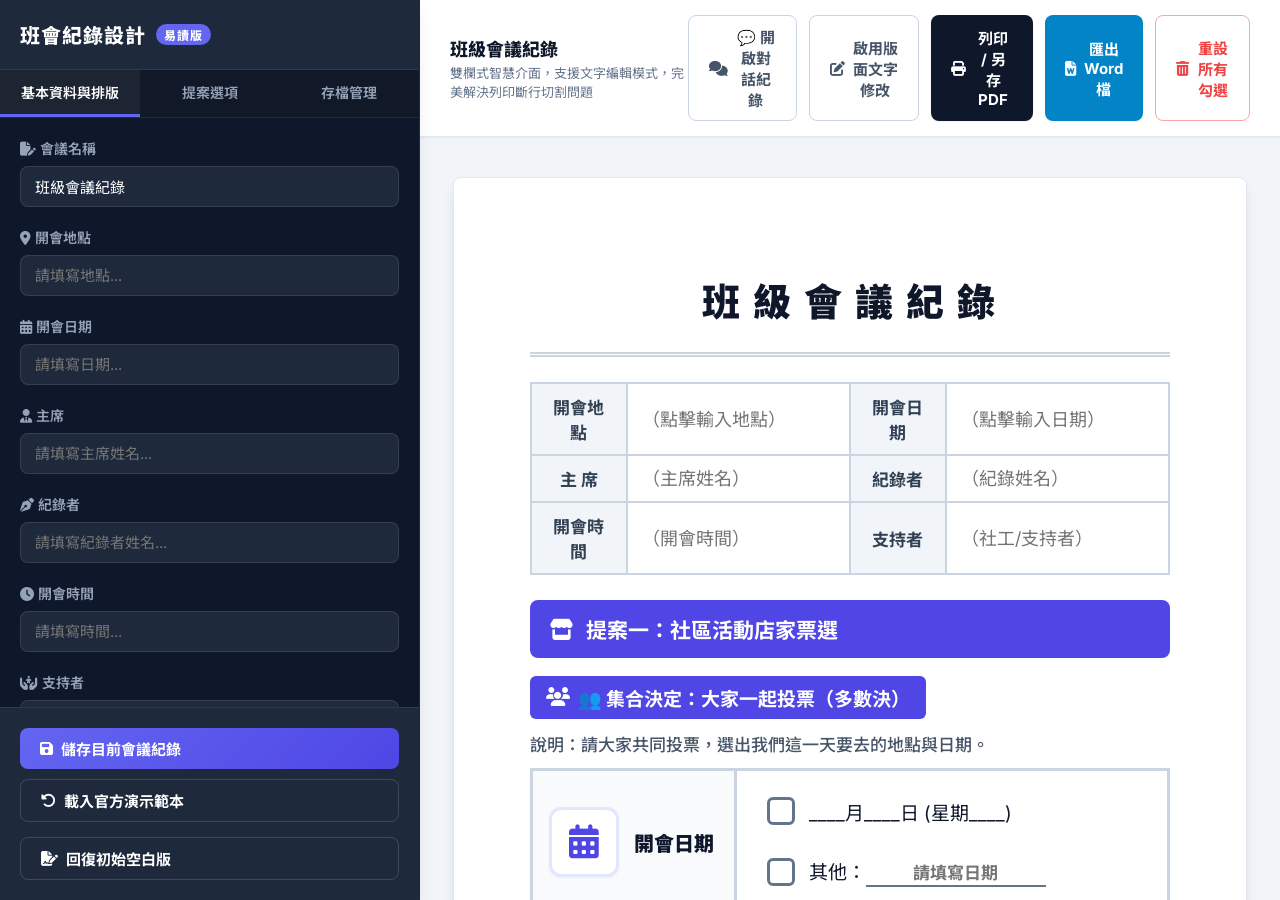
==== index.html @ ad61e724 "Sync class meeting record restore blank button to workspace" ====
<!DOCTYPE html>
<html lang="zh-Hant">
<head>
    <meta charset="UTF-8">
    <meta name="viewport" content="width=device-width, initial-scale=1.0">
    <title>班級會議紀錄（易讀版智慧設計系統）</title>
    <!-- Google Fonts & FontAwesome -->
    <link href="https://fonts.googleapis.com/css2?family=Inter:wght@300;400;500;600;700;800&family=Noto+Sans+TC:wght@400;500;700;900&display=swap" rel="stylesheet">
    <link rel="stylesheet" href="https://cdnjs.cloudflare.com/ajax/libs/font-awesome/6.5.1/css/all.min.css">
    
    <style>
        /* 全域變數與主題設計 */
        :root {
            --sidebar-bg: #0f172a;
            --sidebar-header: #1e293b;
            --sidebar-border: rgba(255, 255, 255, 0.08);
            --sidebar-text: #f8fafc;
            --sidebar-text-muted: #94a3b8;
            
            --accent-color: #6366f1;
            --accent-hover: #4f46e5;
            --accent-light: rgba(99, 102, 241, 0.1);
            
            --bg-canvas: #f1f5f9;
            --primary-group: #4f46e5;      /* 團體多數決：皇家藍/紫 */
            --primary-group-light: #e0e7ff;
            --primary-self: #ea580c;       /* 個人決定：活潑橘 */
            --primary-self-light: #ffedd5;
            --primary-teal: #0d9488;       /* 點心票選：莫蘭迪綠 */
            --primary-teal-light: #ccfbf1;
            --text-dark: #0f172a;
            --border-color: #cbd5e1;
            
            --shadow-sm: 0 1px 2px 0 rgba(0, 0, 0, 0.05);
            --shadow-md: 0 4px 6px -1px rgba(0, 0, 0, 0.1), 0 2px 4px -1px rgba(0, 0, 0, 0.06);
            --shadow-lg: 0 10px 15px -3px rgba(0, 0, 0, 0.1), 0 4px 6px -2px rgba(0, 0, 0, 0.05);
        }

        * {
            box-sizing: border-box;
            font-family: 'Inter', 'Noto Sans TC', sans-serif;
            margin: 0;
            padding: 0;
        }

        body {
            background-color: var(--bg-canvas);
            color: var(--text-dark);
            height: 100vh;
            display: flex;
            overflow: hidden;
        }

        /* 雙欄式佈局 */
        .app-container {
            display: flex;
            width: 100vw;
            height: 100vh;
            position: relative;
        }

        /* 左側編輯面板 */
        .editor-sidebar {
            width: 420px;
            background-color: var(--sidebar-bg);
            color: var(--sidebar-text);
            border-right: 1px solid var(--sidebar-border);
            display: flex;
            flex-direction: column;
            flex-shrink: 0;
            z-index: 10;
            box-shadow: var(--shadow-lg);
            transition: transform 0.3s cubic-bezier(0.4, 0, 0.2, 1);
        }

        .sidebar-header {
            padding: 20px;
            background-color: var(--sidebar-header);
            border-bottom: 1px solid var(--sidebar-border);
            display: flex;
            align-items: center;
            justify-content: space-between;
        }

        .sidebar-header h2 {
            font-size: 20px;
            font-weight: 800;
            letter-spacing: 1px;
            color: #fff;
            display: flex;
            align-items: center;
            gap: 10px;
        }

        .sidebar-header h2 span {
            font-size: 12px;
            background-color: var(--accent-color);
            padding: 2px 8px;
            border-radius: 20px;
        }

        /* 頁籤控制 */
        .sidebar-tabs {
            display: flex;
            background-color: #111827;
            border-bottom: 1px solid var(--sidebar-border);
        }

        .tab-btn {
            flex: 1;
            padding: 12px;
            background: none;
            border: none;
            color: var(--sidebar-text-muted);
            font-size: 14px;
            font-weight: 600;
            cursor: pointer;
            transition: all 0.2s;
            border-bottom: 3px solid transparent;
            text-align: center;
        }

        .tab-btn:hover {
            color: #fff;
            background-color: rgba(255,255,255,0.02);
        }

        .tab-btn.active {
            color: #fff;
            border-bottom-color: var(--accent-color);
            background-color: rgba(255,255,255,0.05);
        }

        /* 編輯面板內容區 */
        .sidebar-content {
            flex: 1;
            overflow-y: auto;
            padding: 20px;
        }

        .tab-pane {
            display: none;
        }

        .tab-pane.active {
            display: block;
        }

        /* 編輯器群組與表單元件 */
        .form-group {
            margin-bottom: 20px;
        }

        .form-group label {
            display: block;
            font-size: 14px;
            font-weight: 600;
            color: var(--sidebar-text-muted);
            margin-bottom: 8px;
        }

        .form-control {
            width: 100%;
            padding: 10px 14px;
            background-color: #1e293b;
            border: 1px solid rgba(255,255,255,0.1);
            border-radius: 8px;
            color: #fff;
            font-size: 15px;
            outline: none;
            transition: all 0.2s;
        }

        .form-control:focus {
            border-color: var(--accent-color);
            box-shadow: 0 0 0 3px var(--accent-light);
        }

        /* 草稿列表與操作 */
        .draft-card {
            background-color: #1e293b;
            border: 1px solid rgba(255, 255, 255, 0.05);
            border-radius: 10px;
            padding: 15px;
            margin-bottom: 12px;
            cursor: pointer;
            transition: all 0.2s;
            position: relative;
        }

        .draft-card:hover {
            border-color: rgba(255,255,255,0.2);
            transform: translateY(-2px);
        }

        .draft-card.active {
            border-color: var(--accent-color);
            background-color: rgba(99, 102, 241, 0.15);
        }

        .draft-title {
            font-weight: 700;
            font-size: 16px;
            color: #fff;
            margin-bottom: 6px;
        }

        .draft-meta {
            font-size: 12px;
            color: var(--sidebar-text-muted);
            display: flex;
            justify-content: space-between;
            align-items: center;
        }

        .draft-actions {
            margin-top: 10px;
            display: flex;
            justify-content: flex-end;
            gap: 10px;
        }

        .btn-action-small {
            background: none;
            border: none;
            color: var(--sidebar-text-muted);
            cursor: pointer;
            font-size: 13px;
            padding: 4px 8px;
            border-radius: 4px;
            transition: all 0.1s;
        }

        .btn-action-small:hover {
            background-color: rgba(255,255,255,0.1);
            color: #fff;
        }

        .btn-action-delete:hover {
            background-color: rgba(239, 68, 68, 0.2);
            color: #f87171;
        }

        /* 儲存草稿控制區 */
        .draft-ops {
            padding: 20px;
            border-top: 1px solid var(--sidebar-border);
            background-color: var(--sidebar-header);
            display: flex;
            flex-direction: column;
            gap: 10px;
        }

        /* 右側畫布區域 */
        .main-canvas {
            flex-grow: 1;
            height: 100vh;
            overflow-y: auto;
            background-color: var(--bg-canvas);
            display: flex;
            flex-direction: column;
            position: relative;
        }

        /* 頂部固定工具列 */
        .canvas-toolbar {
            background-color: #fff;
            padding: 15px 30px;
            border-bottom: 1px solid #e2e8f0;
            display: flex;
            justify-content: space-between;
            align-items: center;
            box-shadow: var(--shadow-sm);
            z-index: 5;
            position: sticky;
            top: 0;
        }

        .canvas-toolbar .toolbar-left h3 {
            font-size: 18px;
            font-weight: 800;
            color: var(--text-dark);
        }

        .canvas-toolbar .toolbar-left p {
            font-size: 13px;
            color: #64748b;
            margin-top: 2px;
        }

        .toolbar-buttons {
            display: flex;
            gap: 12px;
        }

        /* 按鈕視覺樣式 */
        .btn-premium {
            padding: 10px 20px;
            font-size: 15px;
            font-weight: 700;
            border-radius: 8px;
            border: none;
            cursor: pointer;
            display: inline-flex;
            align-items: center;
            gap: 8px;
            transition: all 0.2s cubic-bezier(0.4, 0, 0.2, 1);
            box-shadow: var(--shadow-sm);
        }

        .btn-premium-primary {
            background: linear-gradient(135deg, var(--accent-color) 0%, #4f46e5 100%);
            color: #fff;
        }

        .btn-premium-primary:hover {
            transform: translateY(-1px);
            box-shadow: 0 4px 12px rgba(99, 102, 241, 0.4);
        }

        .btn-premium-secondary {
            background-color: #0f172a;
            color: #fff;
        }

        .btn-premium-secondary:hover {
            background-color: #1e293b;
            transform: translateY(-1px);
        }

        .btn-premium-word {
            background-color: #0284c7;
            color: #fff;
        }

        .btn-premium-word:hover {
            background-color: #0369a1;
            transform: translateY(-1px);
            box-shadow: 0 4px 12px rgba(2, 132, 199, 0.4);
        }

        .btn-premium-danger {
            background-color: #ef4444;
            color: #fff;
        }

        .btn-premium-danger:hover {
            background-color: #dc2626;
            transform: translateY(-1px);
        }

        .btn-premium-outline {
            background-color: transparent;
            border: 1px solid #cbd5e1;
            color: #475569;
            box-shadow: none;
        }

        .btn-premium-outline:hover {
            background-color: #f1f5f9;
            border-color: #94a3b8;
        }

        /* A4 紙張列印排版 */
        .a4-viewport {
            padding: 40px 20px;
            display: flex;
            flex-direction: column;
            align-items: center;
            gap: 40px;
        }

        .page-container {
            width: 210mm;
            min-height: 297mm;
            background-color: #fff;
            padding: 25mm 20mm;
            box-shadow: var(--shadow-lg);
            border-radius: 8px;
            position: relative;
            box-sizing: border-box;
            border: 1px solid #e2e8f0;
            transition: all 0.2s;
        }

        .page-container:hover {
            box-shadow: 0 20px 25px -5px rgba(0, 0, 0, 0.1), 0 10px 10px -5px rgba(0, 0, 0, 0.04);
        }

        /* 標題區域與雙線 */
        .header {
            text-align: center;
            margin-bottom: 25px;
            border-bottom: 5px double var(--border-color);
            padding-bottom: 15px;
        }

        .header h1 {
            font-size: 38px;
            font-weight: 900;
            margin: 0 0 10px 0;
            color: #0f172a;
            letter-spacing: 3px;
        }

        /* 會議基本資料表格 */
        .info-table {
            width: 100%;
            border-collapse: collapse;
            margin-bottom: 25px;
        }

        .info-table td {
            border: 2px solid var(--border-color);
            padding: 10px 14px;
            font-size: 17px;
            width: 35%;
        }

        .info-label {
            background-color: #f1f5f9;
            font-weight: bold;
            color: #334155;
            text-align: center;
            width: 15% !important;
        }

        /* 提案標題區 */
        .proposal-header {
            background-color: #0f172a;
            color: white;
            padding: 14px 20px;
            border-radius: 8px;
            font-size: 21px;
            font-weight: bold;
            margin-top: 25px;
            margin-bottom: 18px;
            display: flex;
            align-items: center;
            gap: 12px;
        }

        /* 區塊副標：多數決 / 個人決定 */
        .section-badge {
            display: inline-flex;
            align-items: center;
            gap: 8px;
            padding: 8px 16px;
            font-size: 19px;
            font-weight: bold;
            border-radius: 6px;
            margin-bottom: 12px;
            color: white;
        }

        .badge-group {
            background-color: var(--primary-group);
        }

        .badge-self {
            background-color: var(--primary-self);
            margin-top: 25px;
        }

        .section-desc {
            font-size: 17px;
            color: #475569;
            margin-bottom: 12px;
            font-weight: 500;
        }

        /* 核心表格樣式 */
        .record-table {
            width: 100%;
            border-collapse: collapse;
            margin-bottom: 20px;
        }

        .record-table th, .record-table td {
            border: 3px solid var(--border-color);
            padding: 16px;
            vertical-align: middle;
        }

        /* 欄寬控制 */
        .col-visual {
            width: 32%;
            background-color: #f8fafc;
        }

        .col-option {
            width: 68%;
        }

        /* 圖卡容器 */
        .visual-card {
            display: flex;
            align-items: center;
            gap: 15px;
        }

        .visual-icon {
            width: 70px;
            height: 70px;
            background-color: white;
            border: 3px solid #cbd5e1;
            border-radius: 12px;
            display: flex;
            align-items: center;
            justify-content: center;
            font-size: 34px;
            box-shadow: var(--shadow-sm);
            flex-shrink: 0;
            transition: all 0.2s;
        }

        .visual-text {
            font-size: 20px;
            font-weight: 900;
            color: #0f172a;
        }

        /* 勾選清單樣式 */
        .option-list {
            display: flex;
            flex-direction: column;
            gap: 12px;
        }

        .option-item {
            display: flex;
            align-items: center;
            gap: 14px;
            font-size: 19px;
            cursor: pointer;
            user-select: none;
            padding: 8px 12px;
            border-radius: 8px;
            transition: all 0.15s;
            border: 2px solid transparent;
        }

        .option-item:hover {
            background-color: #f8fafc;
            border-color: #e2e8f0;
        }

        .checkbox-custom {
            width: 28px;
            height: 28px;
            border: 3px solid #64748b;
            border-radius: 6px;
            display: inline-flex;
            align-items: center;
            justify-content: center;
            font-size: 16px;
            color: transparent;
            font-weight: bold;
            flex-shrink: 0;
            transition: all 0.15s;
            background-color: white;
        }

        /* 勾選狀態 */
        .option-item.checked .checkbox-custom {
            border-color: var(--primary-group);
            background-color: var(--primary-group-light);
            color: var(--primary-group);
            transform: scale(1.05);
        }

        /* 輸入框底線 */
        .input-line {
            border: none;
            border-bottom: 2px solid #64748b;
            font-size: 19px;
            padding: 2px 8px;
            width: 180px;
            outline: none;
            text-align: center;
            font-weight: bold;
            color: var(--primary-self);
            background: transparent;
            transition: border-color 0.2s;
        }

        .input-line:focus {
            border-bottom-color: var(--accent-color);
        }

        /* 4個學生自決卡片排版 */
        .personal-grid {
            display: grid;
            grid-template-columns: 1fr 1fr;
            gap: 15px;
            margin-top: 15px;
        }

        .personal-card {
            border: 3px solid var(--primary-self);
            border-radius: 12px;
            padding: 14px;
            background-color: #fffaf7;
            display: flex;
            flex-direction: column;
            gap: 8px;
            page-break-inside: avoid;
            break-inside: avoid;
        }

        .personal-card-title {
            font-size: 18px;
            font-weight: 800;
            color: var(--primary-self);
            border-bottom: 2px dashed #ffedd5;
            padding-bottom: 4px;
            margin-bottom: 4px;
            display: flex;
            justify-content: space-between;
            align-items: center;
        }

        .personal-field {
            display: flex;
            align-items: center;
            gap: 8px;
            font-size: 16px;
            font-weight: bold;
        }

        .personal-field input {
            flex-grow: 1;
            font-size: 16px;
            padding: 2px 6px;
        }

        /* 提案二：點心投票與分工 */
        .food-vote-container {
            display: grid;
            grid-template-columns: 1fr 1fr;
            gap: 20px;
            margin-bottom: 20px;
        }

        .food-card {
            border: 3px solid var(--border-color);
            border-radius: 12px;
            padding: 16px;
            text-align: center;
            cursor: pointer;
            transition: all 0.2s cubic-bezier(0.4, 0, 0.2, 1);
            background-color: white;
            position: relative;
        }

        .food-card:hover {
            border-color: var(--primary-teal);
            transform: translateY(-2px);
            box-shadow: var(--shadow-md);
        }

        .food-card.selected {
            border-color: var(--primary-teal);
            background-color: var(--primary-teal-light);
            box-shadow: 0 4px 12px rgba(13, 148, 136, 0.15);
        }

        .food-emoji {
            font-size: 50px;
            margin-bottom: 8px;
        }

        .food-title {
            font-size: 20px;
            font-weight: bold;
            margin-bottom: 12px;
            color: #0f172a;
        }

        .food-card .option-item {
            justify-content: center;
            pointer-events: none;
            padding: 4px;
            margin: 0 auto;
            width: 80%;
        }

        .food-card.selected .checkbox-custom {
            border-color: var(--primary-teal);
            background-color: white;
            color: var(--primary-teal);
        }

        /* 分工表格 */
        .division-table {
            width: 100%;
            border-collapse: collapse;
            margin-top: 15px;
        }

        .division-table th, .division-table td {
            border: 3px solid var(--border-color);
            padding: 14px;
        }

        .division-table th {
            background-color: #f1f5f9;
            font-size: 19px;
            font-weight: bold;
            width: 32%;
            text-align: left;
        }

        .division-role-subtitle {
            font-size: 13px;
            color: #64748b;
            font-weight: normal;
            margin-top: 4px;
        }

        /* 友善提示區 */
        .tip-box {
            background-color: #fffbeb;
            border-left: 5px solid #f59e0b;
            padding: 15px;
            border-radius: 0 8px 8px 0;
            font-size: 15px;
            line-height: 1.5;
            margin-top: 20px;
            color: #92400e;
        }

        /* 手機板滑動按鈕 */
        .floating-toggle {
            display: none;
            position: fixed;
            bottom: 20px;
            right: 20px;
            width: 56px;
            height: 56px;
            border-radius: 50%;
            background-color: var(--accent-color);
            color: white;
            border: none;
            box-shadow: var(--shadow-lg);
            z-index: 100;
            font-size: 24px;
            cursor: pointer;
            align-items: center;
            justify-content: center;
        }

        /* 文字編輯模式特殊樣式 */
        .edit-mode-active [contenteditable="true"] {
            outline: 2px dashed var(--accent-color) !important;
            outline-offset: 4px;
            cursor: text;
        }
        .edit-mode-active [contenteditable="true"]:hover {
            background-color: var(--accent-light);
        }

        /* 強制分頁樣式 */
        .forced-page-break {
            page-break-before: always !important;
            break-before: page !important;
        }

        /* 避免表格與方塊在列印時被切成兩半 */
        .record-table, 
        .personal-grid,
        .personal-card,
        .food-vote-container, 
        .food-card,
        .division-table,
        .tip-box {
            page-break-inside: avoid !important;
            break-inside: avoid !important;
        }

        /* --- 列印縮放（緊湊版）額外 CSS --- */
        .print-compact .page-container {
            padding: 12mm 12mm !important;
        }
        .print-compact .header {
            margin-bottom: 12px;
            padding-bottom: 8px;
        }
        .print-compact .header h1 {
            font-size: 30px;
        }
        .print-compact .info-table,
        .print-compact .record-table,
        .print-compact .division-table {
            margin-bottom: 12px;
        }
        .print-compact .info-table td,
        .print-compact .record-table th,
        .print-compact .record-table td,
        .print-compact .division-table th,
        .print-compact .division-table td {
            padding: 8px 12px !important;
            font-size: 16px !important;
        }
        .print-compact .visual-icon {
            width: 50px;
            height: 50px;
            font-size: 24px;
        }
        .print-compact .visual-text {
            font-size: 17px;
        }
        .print-compact .option-item {
            font-size: 16px;
            padding: 4px 8px;
            gap: 8px;
        }
        .print-compact .checkbox-custom {
            width: 22px;
            height: 22px;
            font-size: 12px;
        }
        .print-compact .proposal-header {
            margin-top: 12px;
            margin-bottom: 8px;
            padding: 8px 12px;
            font-size: 18px;
        }
        .print-compact .section-badge {
            font-size: 16px;
            padding: 6px 12px;
            margin-bottom: 8px;
        }
        .print-compact .badge-self {
            margin-top: 12px;
        }
        .print-compact .section-desc {
            font-size: 14px;
            margin-bottom: 8px;
        }
        .print-compact .food-vote-container {
            gap: 12px;
        }
        .print-compact .food-emoji {
            font-size: 36px;
        }
        .print-compact .food-title {
            font-size: 17px;
            margin-bottom: 6px;
        }
        .print-compact .tip-box {
            padding: 10px;
            margin-top: 10px;
            font-size: 13px;
        }

        /* 緊湊間距：學生卡片額外縮放 */
        .print-compact .personal-grid {
            gap: 10px;
            margin-top: 10px;
        }
        .print-compact .personal-card {
            padding: 8px 10px;
            gap: 6px;
        }
        .print-compact .personal-card-title {
            font-size: 15px;
            margin-bottom: 2px;
        }
        .print-compact .personal-field {
            font-size: 14px;
            gap: 6px;
        }
        .print-compact .personal-field input {
            font-size: 14px;
        }

        /* 響應式佈局調整 */
        @media (max-width: 1100px) {
            .app-container {
                flex-direction: column;
            }
            .editor-sidebar {
                width: 100%;
                height: 40%;
                border-right: none;
                border-bottom: 1px solid var(--sidebar-border);
            }
            .main-canvas {
                height: 60%;
            }
            .page-container {
                width: 100%;
                min-height: auto;
                padding: 15mm 10mm;
            }
            .a4-viewport {
                padding: 20px 10px;
            }
        }

        @media (max-width: 768px) {
            .editor-sidebar {
                position: absolute;
                top: 0;
                left: 0;
                width: 280px;
                height: 100%;
                transform: translateX(-100%);
            }
            .editor-sidebar.open {
                transform: translateX(0);
            }
            .main-canvas {
                height: 100%;
            }
            .floating-toggle {
                display: flex;
            }
        }

        /* 列印用 CSS */
        @media print {
            body {
                background-color: white !important;
                color: black !important;
                height: auto !important;
                overflow: visible !important;
            }
            .app-container {
                display: block !important;
                height: auto !important;
            }
            .editor-sidebar, .canvas-toolbar, .floating-toggle, .no-print {
                display: none !important;
            }
            .main-canvas {
                height: auto !important;
                overflow: visible !important;
                background-color: white !important;
            }
            .a4-viewport {
                padding: 0 !important;
                display: block !important;
            }
            .page-container {
                width: 100% !important;
                height: auto !important; /* 改為自動，避免固定高度導致剪裁 */
                min-height: 297mm !important;
                box-shadow: none !important;
                border: none !important;
                padding: 15mm 15mm !important;
                page-break-after: always !important;
                margin: 0 !important;
            }
            /* 隱藏輸入框與下拉選單的邊框，讓列印版面像普通文件 */
            input, select {
                border: none !important;
                background: transparent !important;
                appearance: none !important;
                -webkit-appearance: none !important;
                -moz-appearance: none !important;
                pointer-events: none !important;
                font-weight: bold;
                color: black !important;
                text-align-last: center; /* select 文字置中 */
            }
            .input-line {
                border-bottom: 1px solid black !important;
            }
            /* 分頁強制斷行 */
            .page-break {
                page-break-before: always !important;
            }
        }
    </style>
</head>
<body>

    <div class="app-container">
        <!-- 左側編輯面板 -->
        <aside class="editor-sidebar" id="sidebar">
            <div class="sidebar-header">
                <h2>班會紀錄設計 <span>易讀版</span></h2>
                <button class="btn-action-small no-print" onclick="toggleSidebar()" id="close-sidebar-btn" style="display:none;"><i class="fa-solid fa-xmark"></i></button>
            </div>
            
            <div class="sidebar-tabs">
                <button class="tab-btn active" onclick="switchTab('basic-tab')">基本資料與排版</button>
                <button class="tab-btn" onclick="switchTab('options-tab')">提案選項</button>
                <button class="tab-btn" onclick="switchTab('drafts-tab')">存檔管理</button>
            </div>

            <div class="sidebar-content">
                <!-- 頁籤一：基本資料與排版 -->
                <div class="tab-pane active" id="basic-tab">
                    <div class="form-group">
                        <label for="edit-title"><i class="fa-solid fa-file-pen"></i> 會議名稱</label>
                        <input type="text" id="edit-title" class="form-control" placeholder="班級會議紀錄">
                    </div>
                    
                    <div class="form-group">
                        <label for="edit-location"><i class="fa-solid fa-location-dot"></i> 開會地點</label>
                        <input type="text" id="edit-location" class="form-control" placeholder="請填寫地點...">
                    </div>
                    <div class="form-group">
                        <label for="edit-date"><i class="fa-solid fa-calendar-days"></i> 開會日期</label>
                        <input type="text" id="edit-date" class="form-control" placeholder="請填寫日期...">
                    </div>
                    <div class="form-group">
                        <label for="edit-chairman"><i class="fa-solid fa-user-tie"></i> 主席</label>
                        <input type="text" id="edit-chairman" class="form-control" placeholder="請填寫主席姓名...">
                    </div>
                    <div class="form-group">
                        <label for="edit-recorder"><i class="fa-solid fa-pen-nib"></i> 紀錄者</label>
                        <input type="text" id="edit-recorder" class="form-control" placeholder="請填寫紀錄者姓名...">
                    </div>
                    <div class="form-group">
                        <label for="edit-time"><i class="fa-solid fa-clock"></i> 開會時間</label>
                        <input type="text" id="edit-time" class="form-control" placeholder="請填寫時間...">
                    </div>
                    <div class="form-group">
                        <label for="edit-supporter"><i class="fa-solid fa-hands-holding-child"></i> 支持者</label>
                        <input type="text" id="edit-supporter" class="form-control" placeholder="請填寫支持者...">
                    </div>

                    <!-- 👥 個人決定 4人份編輯區 -->
                    <div class="form-group" style="border-top: 1px solid var(--sidebar-border); padding-top: 15px; margin-top: 20px;">
                        <label><i class="fa-solid fa-users"></i> 個人自決設定 (4人份)</label>
                        <div id="sidebar-personal-decisions-container">
                            <!-- JS 動態生成編輯欄位 -->
                        </div>
                    </div>
                    
                    <!-- 💡 列印與排版縮放/手動分頁設定 -->
                    <div class="form-group" style="border-top: 1px solid var(--sidebar-border); padding-top: 15px; margin-top: 20px;">
                        <label><i class="fa-solid fa-sliders"></i> 列印與分頁版面設定</label>
                        
                        <div style="margin-bottom:12px;">
                            <label for="select-print-scale" style="font-size:12px; margin-bottom:4px; display:block;">版面間距縮放（若列印時表格被切，請選緊湊）</label>
                            <select id="select-print-scale" class="form-control" onchange="changePrintScale(this.value)">
                                <option value="print-normal" selected>標準間距 (預設大小)</option>
                                <option value="print-compact">緊湊間距 (縮小字體與表格間隙)</option>
                                <option value="print-spacious">寬鬆間距 (較大字體)</option>
                            </select>
                        </div>
                        
                        <div>
                            <label style="font-size:12px; margin-bottom:6px; display:block;">手動斷行設定 (✂️ 分頁點)</label>
                            <div style="display:flex; flex-direction:column; gap:8px;">
                                <label style="display:flex; align-items:center; gap:8px; font-weight:normal; font-size:13px; color:var(--sidebar-text-muted); cursor:pointer;">
                                    <input type="checkbox" id="break-before-self" onchange="togglePageBreak('self', this.checked)"> 在「個人決定」前強制斷行
                                </label>
                                <label style="display:flex; align-items:center; gap:8px; font-weight:normal; font-size:13px; color:var(--sidebar-text-muted); cursor:pointer;">
                                    <input type="checkbox" id="break-before-prop2" onchange="togglePageBreak('prop2', this.checked)"> 在「提案二」前強制斷行
                                </label>
                                <label style="display:flex; align-items:center; gap:8px; font-weight:normal; font-size:13px; color:var(--sidebar-text-muted); cursor:pointer;">
                                    <input type="checkbox" id="break-before-roles" onchange="togglePageBreak('roles', this.checked)"> 在「點心工作分配表」前強制斷行
                                </label>
                            </div>
                        </div>
                    </div>
                </div>

                <!-- 頁籤二：提案選項 -->
                <div class="tab-pane" id="options-tab">
                    <h3 style="font-size:16px; margin-bottom:15px; color:#fff; border-bottom:1px solid rgba(255,255,255,0.1); padding-bottom:5px;">提案一：社區活動票選</h3>
                    
                    <!-- 日期選項編輯 -->
                    <div class="form-group">
                        <label><i class="fa-solid fa-calendar-check"></i> 日期選項</label>
                        <div style="display:flex; flex-direction:column; gap:8px;" id="date-options-edit">
                            <!-- 動態生成 -->
                        </div>
                        <button class="btn-action-small" onclick="addCustomOption('date')" style="margin-top:8px;"><i class="fa-solid fa-plus"></i> 新增日期選項</button>
                    </div>

                    <!-- 地點選項編輯 -->
                    <div class="form-group" style="border-top:1px solid rgba(255,255,255,0.05); padding-top:15px;">
                        <label><i class="fa-solid fa-map-location-dot"></i> 地點選項 (多數決)</label>
                        <div style="display:flex; flex-direction:column; gap:8px;" id="location-options-edit">
                            <!-- 動態生成 -->
                        </div>
                        <button class="btn-action-small" onclick="addCustomOption('location')" style="margin-top:8px;"><i class="fa-solid fa-plus"></i> 新增地點選項</button>
                    </div>

                    <h3 style="font-size:16px; margin-bottom:15px; margin-top:25px; color:#fff; border-bottom:1px solid rgba(255,255,255,0.1); padding-bottom:5px;">提案二：點心餐點製作</h3>
                    <!-- 點心選項編輯 -->
                    <div class="form-group">
                        <label><i class="fa-solid fa-cookie"></i> 點心選項</label>
                        <div style="display:flex; flex-direction:column; gap:12px;" id="food-options-edit">
                            <!-- 動態生成 -->
                        </div>
                    </div>
                </div>

                <!-- 頁籤三：存檔管理 -->
                <div class="tab-pane" id="drafts-tab">
                    <label style="display:block; font-size:14px; font-weight:600; color:var(--sidebar-text-muted); margin-bottom:12px;"><i class="fa-solid fa-box-archive"></i> 本地儲存的草稿列表</label>
                    <div id="drafts-list-container">
                        <!-- 動態載入草稿清單 -->
                    </div>

                    <div style="border-top:1px solid rgba(255,255,255,0.08); padding-top:15px; margin-top:20px; display:flex; flex-direction:column; gap:10px;">
                        <label><i class="fa-solid fa-file-import"></i> 資料備份與跨設備轉移</label>
                        <button class="btn-premium btn-premium-outline" onclick="exportDataJSON()" style="color:#fff; border-color:rgba(255,255,255,0.15); width:100%;">
                            <i class="fa-solid fa-download"></i> 匯出所有紀錄 (.json)
                        </button>
                        <button class="btn-premium btn-premium-outline" onclick="triggerImport()" style="color:#fff; border-color:rgba(255,255,255,0.15); width:100%;">
                            <i class="fa-solid fa-upload"></i> 匯入紀錄檔案 (.json)
                        </button>
                        <input type="file" id="import-file-input" style="display:none;" accept=".json" onchange="importDataJSON(event)">
                    </div>
                </div>
            </div>

            <!-- 底部草稿儲存控制 -->
            <div class="draft-ops">
                <button class="btn-premium btn-premium-primary" onclick="saveCurrentDraft()"><i class="fa-solid fa-floppy-disk"></i> 儲存目前會議紀錄</button>
                <button class="btn-premium btn-premium-outline" onclick="loadDefaultTemplate()" style="color:#fff; border-color:rgba(255,255,255,0.15);"><i class="fa-solid fa-rotate-left"></i> 載入官方演示範本</button>
                <button class="btn-premium btn-premium-outline" onclick="loadBlankTemplate()" style="color:#fff; border-color:rgba(255,255,255,0.15); margin-top:5px;"><i class="fa-solid fa-file-signature"></i> 回復初始空白版</button>
            </div>
        </aside>

        <!-- 右側畫布區域 -->
        <main class="main-canvas">
            <!-- 頂部工具列 -->
            <div class="canvas-toolbar no-print">
                <div class="toolbar-left">
                    <h3 id="toolbar-meeting-title">班級會議紀錄</h3>
                    <p>雙欄式智慧介面，支援文字編輯模式，完美解決列印斷行切割問題</p>
                </div>
                <div class="toolbar-buttons">
                    <!-- 💬 開啟對話紀錄按鈕 -->
                    <button class="btn-premium btn-premium-outline" onclick="window.open('對話紀錄.html', '_blank')">
                        <i class="fa-solid fa-comments"></i> 💬 開啟對話紀錄
                    </button>
                    
                    <!-- 🛠️ 文字編輯修改模式開關 -->
                    <button class="btn-premium btn-premium-outline" id="btn-edit-mode" onclick="toggleTextEditMode()">
                        <i class="fa-solid fa-pen-to-square"></i> 啟用版面文字修改
                    </button>
                    
                    <button class="btn-premium btn-premium-secondary" onclick="window.print()">
                        <i class="fa-solid fa-print"></i> 列印 / 另存 PDF
                    </button>
                    <button class="btn-premium btn-premium-word" onclick="exportToWordHtml()">
                        <i class="fa-solid fa-file-word"></i> 匯出 Word 檔
                    </button>
                    <button class="btn-premium btn-premium-outline btn-premium-danger" onclick="resetAllSelections()" style="color:#ef4444; border-color:#fca5a5;">
                        <i class="fa-solid fa-trash-can"></i> 重設所有勾選
                    </button>
                </div>
            </div>

            <!-- A4 畫布區 -->
            <div class="a4-viewport print-normal" id="a4-viewport">
                
                <!-- A4 第一頁：基本資料與提案一 -->
                <div id="print-area-1" class="page-container">
                    <div class="header">
                        <h1 id="a4-title-display" contenteditable="false">班 級 會 議 紀 錄</h1>
                    </div>

                    <!-- 基本資料表格 -->
                    <table class="info-table">
                        <tr>
                            <td class="info-label">開會地點</td>
                            <td><input type="text" id="a4-location" style="width:100%; border:none; font-size:18px;" placeholder="（點擊輸入地點）" oninput="syncEditor('location')"></td>
                            <td class="info-label">開會日期</td>
                            <td><input type="text" id="a4-date" style="width:100%; border:none; font-size:18px;" placeholder="（點擊輸入日期）" oninput="syncEditor('date')"></td>
                        </tr>
                        <tr>
                            <td class="info-label">主 席</td>
                            <td><input type="text" id="a4-chairman" style="width:100%; border:none; font-size:18px;" placeholder="（主席姓名）" oninput="syncEditor('chairman')"></td>
                            <td class="info-label">紀錄者</td>
                            <td><input type="text" id="a4-recorder" style="width:100%; border:none; font-size:18px;" placeholder="（紀錄姓名）" oninput="syncEditor('recorder')"></td>
                        </tr>
                        <tr>
                            <td class="info-label">開會時間</td>
                            <td><input type="text" id="a4-time" style="width:100%; border:none; font-size:18px;" placeholder="（開會時間）" oninput="syncEditor('time')"></td>
                            <td class="info-label">支持者</td>
                            <td><input type="text" id="a4-supporter" style="width:100%; border:none; font-size:18px;" placeholder="（社工/支持者）" oninput="syncEditor('supporter')"></td>
                        </tr>
                    </table>

                    <!-- 提案一 -->
                    <div class="proposal-header" style="background-color: var(--primary-group);" contenteditable="false">
                        <i class="fa-solid fa-store"></i> 提案一：社區活動店家票選
                    </div>

                    <!-- 👥 集合決定 -->
                    <div class="section-badge badge-group" contenteditable="false">
                        <i class="fa-solid fa-users"></i> 👥 集合決定：大家一起投票（多數決）
                    </div>
                    <div class="section-desc" contenteditable="false">說明：請大家共同投票，選出我們這一天要去的地點與日期。</div>

                    <table class="record-table">
                        <tr>
                            <!-- 日期項目 -->
                            <td class="col-visual">
                                <div class="visual-card">
                                    <div class="visual-icon" style="color: var(--primary-group); border-color: var(--primary-group-light);"><i class="fa-solid fa-calendar-days"></i></div>
                                    <div class="visual-text" contenteditable="false">開會日期</div>
                                </div>
                            </td>
                            <td class="col-option">
                                <div class="option-list" id="a4-date-options">
                                    <!-- 動態渲染日期選項 -->
                                </div>
                            </td>
                        </tr>
                        <tr>
                            <!-- 我想去哪裡項目 -->
                            <td class="col-visual">
                                <div class="visual-card">
                                    <div class="visual-icon" style="color: var(--primary-group); border-color: var(--primary-group-light);"><i class="fa-solid fa-location-dot"></i></div>
                                    <div class="visual-text" contenteditable="false">我想去哪裡</div>
                                </div>
                            </td>
                            <td class="col-option">
                                <div class="option-list" id="a4-location-options">
                                    <!-- 動態渲染地點選項 -->
                                </div>
                            </td>
                        </tr>
                    </table>

                    <!-- 👤 個人決定 -->
                    <div class="section-badge badge-self" id="a4-section-self" contenteditable="false">
                        <i class="fa-solid fa-user"></i> 👤 個人決定：我的活動計畫（每個人自己決定）
                    </div>
                    <div class="section-desc" id="a4-desc-self" contenteditable="false">說明：想一想，活動當天每個人要吃什麼？預算帶多少？（共4格，人數未定可留空手寫）</div>

                    <!-- 🍔 菜單選擇參考 -->
                    <div class="tip-box" id="menu-reference-box" style="background-color: #fffbeb; border-left: 5px solid var(--primary-self); margin-bottom: 15px; color: #92400e;" contenteditable="false">
                        <strong>🍔 菜單選擇參考：</strong>
                        <span id="menu-reference-text">請先選擇上方想去的餐廳</span>
                    </div>

                    <!-- 4個個人決定卡片網格 -->
                    <div class="personal-grid" id="a4-personal-grid">
                        <!-- 由 JS 動態生成 4 個卡片 -->
                    </div>
                </div>

                <!-- A4 第二頁：提案二與分工表 -->
                <div id="print-area-2" class="page-container page-break">
                    <div class="proposal-header" id="a4-prop2-header" style="background-color: var(--primary-teal);" contenteditable="false">
                        <i class="fa-solid fa-cookie-bite"></i> 提案二：點心餐點製作票選
                    </div>
                    
                    <div class="section-badge badge-group" id="a4-prop2-badge" style="background-color: var(--primary-teal);" contenteditable="false">
                        <i class="fa-solid fa-users"></i> 👥 集合決定：大家一起投票（多數決）
                    </div>
                    <div class="section-desc" id="a4-prop2-desc" contenteditable="false">說明：請在你想動手做的點心卡片上打勾（選一個）。</div>

                    <!-- 點心投票卡片容器 -->
                    <div class="food-vote-container" id="a4-food-container">
                        <!-- 動態生成點心卡片 -->
                    </div>

                    <!-- 點心分工表 -->
                    <div class="section-badge badge-self" id="a4-roles-badge" style="background-color: #0f172a; margin-top: 15px;" contenteditable="false">
                        <i class="fa-solid fa-people-carry-box"></i> 👨‍🍳 點心製作工作分配表 ✍️
                    </div>
                    <div class="section-desc" id="a4-roles-desc" contenteditable="false">說明：請在欄位中寫上自己最想嘗試的任務名稱（學生可直接手寫填寫）。</div>

                    <table class="division-table" id="a4-table-roles">
                        <tr>
                            <th>
                                <div style="font-size: 22px; margin-bottom: 5px;" contenteditable="false">🧺 備料組</div>
                                <div class="division-role-subtitle">準備食材、洗洗切切、清點用具</div>
                            </th>
                            <td>
                                <div class="staff-select-container" style="flex-direction: column; align-items: stretch; gap: 6px;">
                                    <input type="text" class="input-line staff-input" id="input-role-prep-name" placeholder="（請填寫學生姓名）" style="width: 100%; font-size: 19px; font-weight: bold; text-align: left;">
                                    <input type="text" class="input-line" id="input-role-prep-text" placeholder="手寫或代筆補充..." style="width: 100%; font-size:16px;">
                                </div>
                            </td>
                        </tr>
                        <tr>
                            <th>
                                <div style="font-size: 22px; margin-bottom: 5px;" contenteditable="false">🍳 烹飪組</div>
                                <div class="division-role-subtitle">負責開火、煎烤煮炸、注意安全</div>
                            </th>
                            <td>
                                <div class="staff-select-container" style="flex-direction: column; align-items: stretch; gap: 6px;">
                                    <input type="text" class="input-line staff-input" id="input-role-cook-name" placeholder="（請填寫學生姓名）" style="width: 100%; font-size: 19px; font-weight: bold; text-align: left;">
                                    <input type="text" class="input-line" id="input-role-cook-text" placeholder="手寫或代筆補充..." style="width: 100%; font-size:16px;">
                                </div>
                            </td>
                        </tr>
                        <tr>
                            <th>
                                <div style="font-size: 22px; margin-bottom: 5px;" contenteditable="false">🥖 組裝組</div>
                                <div class="division-role-subtitle">用心擺盤、塗抹抹醬、包裝分裝</div>
                            </th>
                            <td>
                                <div class="staff-select-container" style="flex-direction: column; align-items: stretch; gap: 6px;">
                                    <input type="text" class="input-line staff-input" id="input-role-assembly-name" placeholder="（請填寫學生姓名）" style="width: 100%; font-size: 19px; font-weight: bold; text-align: left;">
                                    <input type="text" class="input-line" id="input-role-assembly-text" placeholder="手寫或代筆補充..." style="width: 100%; font-size:16px;">
                                </div>
                            </td>
                        </tr>
                        <tr>
                            <th>
                                <div style="font-size: 22px; margin-bottom: 5px;" contenteditable="false">🧼 收拾組</div>
                                <div class="division-role-subtitle">餐後清潔、清洗擦桌、分類倒垃圾</div>
                            </th>
                            <td>
                                <div class="staff-select-container" style="flex-direction: column; align-items: stretch; gap: 6px;">
                                    <input type="text" class="input-line staff-input" id="input-role-clean-name" placeholder="（請填寫學生姓名）" style="width: 100%; font-size: 19px; font-weight: bold; text-align: left;">
                                    <input type="text" class="input-line" id="input-role-clean-text" placeholder="手寫或代筆補充..." style="width: 100%; font-size:16px;">
                                </div>
                            </td>
                        </tr>
                    </table>

                    <div class="tip-box" id="a4-tip-box" contenteditable="false">
                        <strong>💡 溫馨引導提示：</strong><br>
                        這份分工表格支持服務對象的自主權！請支持者（工作人員/社工）在會議時，帶領服務對象理解每個任務的大致內容，並尊重服務對象主動爭取組別的意願，適時在名稱欄位上提供代筆或讓學生親自寫下姓名。
                    </div>
                </div>

            </div>
        </main>
    </div>

    <!-- 手機版浮動展開按鈕 -->
    <button class="floating-toggle no-print" onclick="toggleSidebar()"><i class="fa-solid fa-bars"></i></button>

    <script>
        // --- 核心資料狀態管理 ---
        let currentDraftId = null;
        let textEditMode = false; // 是否開啟文字修改模式
        
        // 演示範本數據 (備份以利載入)
        const demoTemplateData = {
            meetingTitle: "班級會議紀錄",
            printScale: "print-normal",
            pageBreaks: {
                self: false,
                prop2: true,
                roles: false
            },
            info: {
                location: "二樓多元活動教室",
                date: "115年5月6日",
                chairman: "廖志偉",
                recorder: "曾宇彤",
                time: "下午14:00 - 15:30",
                supporter: "林社工"
            },
            roster: ["曾宇彤", "林育萱", "廖志偉", "王小明", "張美玲"],
            proposals: {
                dateOptions: [
                    { id: "date-o1", text: "5月7日 (星期四)", checked: true },
                    { id: "date-o2", text: "其他（請手寫日期）", checked: false, isCustomText: true, customText: "" }
                ],
                locationOptions: [
                    { id: "loc-o1", text: "🥩 小叮噹牛排", checked: true },
                    { id: "loc-o2", text: "🥟 八方雲集", checked: false }
                ],
                personalFood: {
                    "🥩 小叮噹牛排": [
                        { text: "牛排", checked: false },
                        { text: "豬排", checked: false },
                        { text: "雞排", checked: false }
                    ],
                    "🥟 八方雲集": [
                        { text: "水餃", checked: false },
                        { text: "鍋貼", checked: false },
                        { text: "麵食", checked: false }
                    ]
                },
                personalDecisions: [
                    { name: "曾宇彤", order: "牛排", cost: "200" },
                    { name: "林育萱", order: "豬排", cost: "180" },
                    { name: "廖志偉", order: "雞排", cost: "190" },
                    { name: "王小明", order: "", cost: "" }
                ],
                foodOptions: [
                    { id: "food-o1", text: "地瓜 Q 餅", emoji: "🍠🟡", checked: true },
                    { id: "food-o2", text: "炒麵麵包", emoji: "🌭🥢", checked: false }
                ],
                division: {
                    prep: { name: "曾宇彤", text: "" },
                    cook: { name: "廖志偉", text: "社工協助安全" },
                    assembly: { name: "林育萱", text: "" },
                    clean: { name: "王小明", text: "美玲協助倒垃圾" }
                }
            }
        };

        // 預設空白資料庫結構
        let appData = {
            meetingTitle: "班級會議紀錄",
            printScale: "print-normal", // 版面縮放
            pageBreaks: {               // 強制分頁點
                self: false,
                prop2: true,
                roles: false
            },
            info: {
                location: "",
                date: "",
                chairman: "",
                recorder: "",
                time: "",
                supporter: ""
            },
            roster: [],
            proposals: {
                // 提案一：日期投票選項
                dateOptions: [
                    { id: "date-o1", text: "____月____日 (星期____)", checked: false },
                    { id: "date-o2", text: "其他：________________", checked: false, isCustomText: true, customText: "" }
                ],
                // 提案一：我想去哪裡 (多數決)
                locationOptions: [
                    { id: "loc-o1", text: "選項一：________________", checked: false },
                    { id: "loc-o2", text: "選項二：________________", checked: false }
                ],
                // 提案一：個人自決 - 食物選項參考
                personalFood: {
                    "選項一：________________": [],
                    "選項二：________________": []
                },
                // 提案一：4個個人決定卡片 (姓名、餐點、金額)
                personalDecisions: [
                    { name: "", order: "", cost: "" },
                    { name: "", order: "", cost: "" },
                    { name: "", order: "", cost: "" },
                    { name: "", order: "", cost: "" }
                ],
                // 提案二：多數決點心卡片
                foodOptions: [
                    { id: "food-o1", text: "選項一：________________", emoji: "🧁", checked: false },
                    { id: "food-o2", text: "選項二：________________", emoji: "🍩", checked: false }
                ],
                // 提案二：分工指派名單 (學生填寫姓名與備註)
                division: {
                    prep: { name: "", text: "" },
                    cook: { name: "", text: "" },
                    assembly: { name: "", text: "" },
                    clean: { name: "", text: "" }
                }
            }
        };

        // 複製一份預設空白結構做為還原使用
        const blankTemplateData = JSON.parse(JSON.stringify(appData));

        // --- 初始化頁面 ---
        window.addEventListener('DOMContentLoaded', () => {
            loadDraftList();
            
            // 嘗試載入上次編輯的內容，若無則載入預設範本
            const lastSession = localStorage.getItem('class_meeting_last_session');
            if (lastSession) {
                try {
                    const parsed = JSON.parse(lastSession);
                    appData = parsed.data;
                    currentDraftId = parsed.id;
                } catch (e) {
                    console.error("載入最後會期失敗", e);
                }
            }
            
            renderAll();
            
            if (window.innerWidth <= 768) {
                document.getElementById('close-sidebar-btn').style.display = 'block';
            }
        });

        // --- 視圖渲染器 ---
        function renderAll() {
            // 1. 同步頂部工具列標題
            document.getElementById('toolbar-meeting-title').innerText = appData.meetingTitle;
            document.getElementById('a4-title-display').innerText = appData.meetingTitle.split('').join(' ');
            document.getElementById('edit-title').value = appData.meetingTitle;

            // 2. 同步基本資料
            document.getElementById('edit-location').value = appData.info.location;
            document.getElementById('a4-location').value = appData.info.location;
            
            document.getElementById('edit-date').value = appData.info.date;
            document.getElementById('a4-date').value = appData.info.date;
            
            document.getElementById('edit-chairman').value = appData.info.chairman;
            document.getElementById('a4-chairman').value = appData.info.chairman;
            
            document.getElementById('edit-recorder').value = appData.info.recorder;
            document.getElementById('a4-recorder').value = appData.info.recorder;
            
            document.getElementById('edit-time').value = appData.info.time;
            document.getElementById('a4-time').value = appData.info.time;
            
            document.getElementById('edit-supporter').value = appData.info.supporter;
            document.getElementById('a4-supporter').value = appData.info.supporter;

            // 3. 渲染編輯器選項表單
            renderEditorOptions();

            // 4. 渲染 A4 預覽畫面中的動態項目
            renderA4DateOptions();
            renderA4LocationOptions();
            updateMenuReference();
            renderA4PersonalCards();
            renderA4FoodCards();
            renderA4DivisionInputs();
            
            // 5. 渲染左側個人決定編輯區
            renderEditorPersonalDecisions();

            // 6. 同步列印排版選項到 DOM
            document.getElementById('select-print-scale').value = appData.printScale;
            changePrintScale(appData.printScale, false); 

            document.getElementById('break-before-self').checked = appData.pageBreaks.self;
            togglePageBreak('self', appData.pageBreaks.self, false);

            document.getElementById('break-before-prop2').checked = appData.pageBreaks.prop2;
            togglePageBreak('prop2', appData.pageBreaks.prop2, false);

            document.getElementById('break-before-roles').checked = appData.pageBreaks.roles;
            togglePageBreak('roles', appData.pageBreaks.roles, false);

            // 7. 重設編輯狀態
            if (textEditMode) {
                setEditable(true);
            }

            // 8. 儲存暫存
            saveSessionTemp();
        }

        // 雙向綁定：從 A4 直接輸入時同步到資料狀態
        function syncEditor(field) {
            appData.info[field] = document.getElementById(`a4-${field}`).value;
            document.getElementById(`edit-${field}`).value = appData.info[field];
            saveSessionTemp();
        }

        // 監聽左側輸入並同步至右側
        document.querySelectorAll('.editor-sidebar input').forEach(input => {
            input.addEventListener('input', (e) => {
                const id = e.target.id;
                if (id === 'edit-title') {
                    appData.meetingTitle = e.target.value;
                    document.getElementById('toolbar-meeting-title').innerText = appData.meetingTitle;
                    document.getElementById('a4-title-display').innerText = appData.meetingTitle.split('').join(' ');
                } else if (id.startsWith('edit-')) {
                    const field = id.replace('edit-', '');
                    if (field.startsWith('pd-')) return; // 排除個人決定卡片
                    appData.info[field] = e.target.value;
                    document.getElementById(`a4-${field}`).value = e.target.value;
                }
                saveSessionTemp();
            });
        });

        // --- 1. 提案選項編輯與渲染 ---
        function renderEditorOptions() {
            // A. 日期編輯器
            const dateContainer = document.getElementById('date-options-edit');
            dateContainer.innerHTML = '';
            appData.proposals.dateOptions.forEach((opt, idx) => {
                const row = document.createElement('div');
                row.style.display = 'flex';
                row.style.gap = '6px';
                row.innerHTML = `
                    <input type="text" class="form-control" value="${opt.text}" oninput="updateOptionText('date', ${idx}, this.value)" style="flex-grow:1;">
                    ${idx > 0 ? `<button class="btn-action-small btn-action-delete" onclick="removeOption('date', ${idx})"><i class="fa-solid fa-trash-can"></i></button>` : ''}
                `;
                dateContainer.appendChild(row);
            });

            // B. 地點編輯器
            const locContainer = document.getElementById('location-options-edit');
            locContainer.innerHTML = '';
            appData.proposals.locationOptions.forEach((opt, idx) => {
                const row = document.createElement('div');
                row.style.display = 'flex';
                row.style.gap = '6px';
                row.innerHTML = `
                    <input type="text" class="form-control" value="${opt.text}" oninput="updateOptionText('location', ${idx}, this.value)" style="flex-grow:1;">
                    ${idx > 1 ? `<button class="btn-action-small btn-action-delete" onclick="removeOption('location', ${idx})"><i class="fa-solid fa-trash-can"></i></button>` : ''}
                `;
                locContainer.appendChild(row);
            });

            // C. 點心選項編輯器 (主要鎖定兩個)
            const foodContainer = document.getElementById('food-options-edit');
            foodContainer.innerHTML = '';
            appData.proposals.foodOptions.forEach((opt, idx) => {
                const card = document.createElement('div');
                card.style.backgroundColor = '#1e293b';
                card.style.padding = '10px';
                card.style.borderRadius = '8px';
                card.style.border = '1px solid rgba(255,255,255,0.05)';
                card.innerHTML = `
                    <div style="display:flex; gap:8px; margin-bottom:8px;">
                        <input type="text" class="form-control" value="${opt.emoji}" oninput="updateFoodEmoji(${idx}, this.value)" placeholder="表情符號" style="width:70px; text-align:center;">
                        <input type="text" class="form-control" value="${opt.text}" oninput="updateFoodText(${idx}, this.value)" placeholder="點心名稱" style="flex-grow:1;">
                    </div>
                `;
                foodContainer.appendChild(card);
            });
        }

        // 選項編輯更新事件
        function updateOptionText(type, idx, val) {
            if (type === 'date') {
                appData.proposals.dateOptions[idx].text = val;
            } else if (type === 'location') {
                const oldKey = appData.proposals.locationOptions[idx].text;
                appData.proposals.locationOptions[idx].text = val;
                // 同時更新個人食物分流的 Key
                if (appData.proposals.personalFood[oldKey]) {
                    appData.proposals.personalFood[val] = appData.proposals.personalFood[oldKey];
                    delete appData.proposals.personalFood[oldKey];
                } else if (!appData.proposals.personalFood[val]) {
                    appData.proposals.personalFood[val] = [{ text: "選項一", checked: false }, { text: "選項二", checked: false }];
                }
            }
            renderAll();
        }

        function updateFoodText(idx, val) {
            appData.proposals.foodOptions[idx].text = val;
            renderAll();
        }

        function updateFoodEmoji(idx, val) {
            appData.proposals.foodOptions[idx].emoji = val;
            renderAll();
        }

        function addCustomOption(type) {
            if (type === 'date') {
                appData.proposals.dateOptions.push({
                    id: "date-o" + (appData.proposals.dateOptions.length + 1),
                    text: "其他日期選項",
                    checked: false
                });
            } else if (type === 'location') {
                const newLocName = "🏪 新店家餐廳";
                appData.proposals.locationOptions.push({
                    id: "loc-o" + (appData.proposals.locationOptions.length + 1),
                    text: newLocName,
                    checked: false
                });
                appData.proposals.personalFood[newLocName] = [
                    { text: "主餐一", checked: false },
                    { text: "主餐二", checked: false },
                    { text: "點心", checked: false }
                ];
            }
            renderAll();
        }

        function removeOption(type, idx) {
            if (type === 'date') {
                appData.proposals.dateOptions.splice(idx, 1);
            } else if (type === 'location') {
                const key = appData.proposals.locationOptions[idx].text;
                appData.proposals.locationOptions.splice(idx, 1);
                delete appData.proposals.personalFood[key];
            }
            renderAll();
        }

        // --- 2. 左側個人自決 4人份編輯區渲染 ---
        function renderEditorPersonalDecisions() {
            const container = document.getElementById('sidebar-personal-decisions-container');
            container.innerHTML = '';
            
            appData.proposals.personalDecisions.forEach((dec, idx) => {
                const div = document.createElement('div');
                div.style.marginBottom = '12px';
                div.style.padding = '10px';
                div.style.backgroundColor = '#1e293b';
                div.style.borderRadius = '8px';
                div.style.border = '1px solid rgba(255,255,255,0.05)';
                div.innerHTML = `
                    <div style="font-size:13px; font-weight:bold; color:#fff; margin-bottom:8px; display:flex; justify-content:space-between;">
                        <span>👤 學生 ${idx+1}</span>
                    </div>
                    <div style="display:flex; gap:6px; margin-bottom:6px;">
                        <input type="text" id="edit-pd-${idx}-name" class="form-control" value="${dec.name}" placeholder="姓名" style="width:30%; font-size:13px; padding:6px 10px;">
                        <input type="text" id="edit-pd-${idx}-order" class="form-control" value="${dec.order}" placeholder="我想點" style="width:45%; font-size:13px; padding:6px 10px;">
                        <input type="text" id="edit-pd-${idx}-cost" class="form-control" value="${dec.cost}" placeholder="金額" style="width:25%; font-size:13px; padding:6px 10px;">
                    </div>
                `;
                
                // 綁定事件
                const nameInput = div.querySelector(`#edit-pd-${idx}-name`);
                const orderInput = div.querySelector(`#edit-pd-${idx}-order`);
                const costInput = div.querySelector(`#edit-pd-${idx}-cost`);
                
                nameInput.oninput = (e) => {
                    appData.proposals.personalDecisions[idx].name = e.target.value;
                    const a4Input = document.querySelector(`#a4-personal-grid .personal-card:nth-child(${idx+1}) .student-name`);
                    if (a4Input) a4Input.value = e.target.value;
                    saveSessionTemp();
                };
                orderInput.oninput = (e) => {
                    appData.proposals.personalDecisions[idx].order = e.target.value;
                    const a4Input = document.querySelector(`#a4-personal-grid .personal-card:nth-child(${idx+1}) .student-order`);
                    if (a4Input) a4Input.value = e.target.value;
                    saveSessionTemp();
                };
                costInput.oninput = (e) => {
                    appData.proposals.personalDecisions[idx].cost = e.target.value;
                    const a4Input = document.querySelector(`#a4-personal-grid .personal-card:nth-child(${idx+1}) .student-cost`);
                    if (a4Input) a4Input.value = e.target.value;
                    saveSessionTemp();
                };
                
                container.appendChild(div);
            });
        }

        // --- 3. A4 預覽畫面動態生成與點擊互動 ---

        // A. 渲染 A4 日期多數決選項
        function renderA4DateOptions() {
            const container = document.getElementById('a4-date-options');
            container.innerHTML = '';
            appData.proposals.dateOptions.forEach((opt, idx) => {
                const item = document.createElement('div');
                item.className = `option-item ${opt.checked ? 'checked' : ''}`;
                
                let contentText = opt.text;
                if (opt.isCustomText || opt.text.includes("其他")) {
                    contentText = `其他：<input type="text" class="input-line" style="width:180px; font-size:17px;" value="${opt.customText || ''}" placeholder="請填寫日期" oninput="syncCustomDateText(${idx}, this.value)">`;
                }

                item.innerHTML = `
                    <span class="checkbox-custom"><i class="fa-solid fa-check"></i></span>
                    <span class="option-text-span">${contentText}</span>
                `;
                item.onclick = (e) => {
                    if (e.target.tagName.toLowerCase() === 'input') return; 
                    toggleDateSelect(idx);
                };
                container.appendChild(item);
            });
        }

        function toggleDateSelect(idx) {
            appData.proposals.dateOptions[idx].checked = !appData.proposals.dateOptions[idx].checked;
            renderAll();
        }

        // B. 渲染 A4 地點多數決選項
        function renderA4LocationOptions() {
            const container = document.getElementById('a4-location-options');
            container.innerHTML = '';
            
            appData.proposals.locationOptions.forEach((opt, idx) => {
                const item = document.createElement('div');
                item.className = `option-item ${opt.checked ? 'checked' : ''}`;
                item.innerHTML = `
                    <span class="checkbox-custom"><i class="fa-solid fa-check"></i></span>
                    <span class="option-text-span">${opt.text}</span>
                `;
                item.onclick = () => {
                    toggleLocationSelect(idx);
                };
                container.appendChild(item);
            });
        }

        function toggleLocationSelect(selectedIdx) {
            appData.proposals.locationOptions.forEach((opt, idx) => {
                opt.checked = (idx === selectedIdx);
            });
            renderAll();
        }

        // C. 更新菜單選擇參考
        function updateMenuReference() {
            const activeLoc = appData.proposals.locationOptions.find(o => o.checked);
            const refText = document.getElementById('menu-reference-text');
            if (activeLoc) {
                const locName = activeLoc.text;
                let foodItems = [];
                if (locName.includes("牛排")) {
                    foodItems = ["牛排 (200元)", "豬排 (180元)", "雞排 (190元)"];
                } else if (locName.includes("八方雲集")) {
                    foodItems = ["招牌水餃 (6元/顆)", "招牌鍋貼 (6.5元/顆)", "酸辣湯 (35元)", "乾麵 (45元)"];
                } else {
                    const foods = appData.proposals.personalFood[locName] || [];
                    foodItems = foods.map(f => f.text);
                }
                refText.innerHTML = `大家投票想去 <strong>${locName}</strong>。餐點參考：<span style="color:#c2410c; font-weight:bold;">${foodItems.length > 0 ? foodItems.join('、') : '自由填寫'}</span>`;
            } else {
                refText.innerHTML = "請先在上方「我想去哪裡」投出多數決地點";
            }
        }

        // D. 渲染 4個個人決定卡片 (2x2網格)
        function renderA4PersonalCards() {
            const container = document.getElementById('a4-personal-grid');
            container.innerHTML = '';
            
            appData.proposals.personalDecisions.forEach((dec, idx) => {
                const card = document.createElement('div');
                card.className = 'personal-card';
                card.innerHTML = `
                    <div class="personal-card-title">👤 學生 ${idx + 1}</div>
                    <div class="personal-field">
                        <span class="field-label">姓名：</span>
                        <input type="text" class="input-line student-name" value="${dec.name}" placeholder="（請填寫）" oninput="syncPersonalCard(${idx}, 'name', this.value)">
                    </div>
                    <div class="personal-field">
                        <span class="field-label">我想點：</span>
                        <input type="text" class="input-line student-order" value="${dec.order}" placeholder="（請填寫）" oninput="syncPersonalCard(${idx}, 'order', this.value)">
                    </div>
                    <div class="personal-field">
                        <span class="field-label">花費：</span>
                        <input type="text" class="input-line student-cost" style="width: 70px; text-align:center;" value="${dec.cost}" placeholder="（填寫）" oninput="syncPersonalCard(${idx}, 'cost', this.value)"> 元
                    </div>
                `;
                container.appendChild(card);
            });
        }

        function syncPersonalCard(idx, field, value) {
            appData.proposals.personalDecisions[idx][field] = value;
            // 同步左邊
            const editInput = document.getElementById(`edit-pd-${idx}-${field}`);
            if (editInput) {
                editInput.value = value;
            }
            saveSessionTemp();
        }

        function syncCustomDateText(idx, val) {
            appData.proposals.dateOptions[idx].customText = val;
            appData.proposals.dateOptions[idx].isCustomText = true;
            saveSessionTemp();
        }

        // E. 渲染點心投票卡片
        function renderA4FoodCards() {
            const container = document.getElementById('a4-food-container');
            container.innerHTML = '';
            appData.proposals.foodOptions.forEach((opt, idx) => {
                const card = document.createElement('div');
                card.className = `food-card ${opt.checked ? 'selected' : ''}`;
                card.innerHTML = `
                    <div class="food-emoji">${opt.emoji}</div>
                    <div class="food-title">${opt.text}</div>
                    <div class="option-item ${opt.checked ? 'checked' : ''}">
                        <span class="checkbox-custom"><i class="fa-solid fa-check"></i></span>
                        <span style="font-weight: bold;">投這一票</span>
                    </div>
                `;
                card.onclick = () => {
                    selectFoodCard(idx);
                };
                container.appendChild(card);
            });
        }

        function selectFoodCard(selectedIdx) {
            appData.proposals.foodOptions.forEach((opt, idx) => {
                opt.checked = (idx === selectedIdx);
            });
            renderAll();
        }

        // F. 渲染分工表文字輸入框 (名字由學生手寫或直接輸入)
        function renderA4DivisionInputs() {
            const roles = ['prep', 'cook', 'assembly', 'clean'];
            roles.forEach(role => {
                const inputName = document.getElementById(`input-role-${role}-name`);
                const inputText = document.getElementById(`input-role-${role}-text`);
                
                inputName.value = appData.proposals.division[role].name || '';
                inputText.value = appData.proposals.division[role].text || '';
                
                inputName.oninput = (e) => {
                    appData.proposals.division[role].name = e.target.value;
                    saveSessionTemp();
                };
                inputText.oninput = (e) => {
                    appData.proposals.division[role].text = e.target.value;
                    saveSessionTemp();
                };
            });
        }

        // --- 4. 版面縮放與強制分頁邏輯 ---
        function changePrintScale(scaleClass, writeState = true) {
            const viewport = document.getElementById('a4-viewport');
            viewport.classList.remove('print-compact', 'print-normal', 'print-spacious');
            viewport.classList.add(scaleClass);
            if (writeState) {
                appData.printScale = scaleClass;
                saveSessionTemp();
            }
        }

        function togglePageBreak(section, isChecked, writeState = true) {
            let targetEl;
            if (section === 'self') {
                targetEl = document.getElementById('a4-section-self');
            } else if (section === 'prop2') {
                targetEl = document.getElementById('print-area-2');
            } else if (section === 'roles') {
                targetEl = document.getElementById('a4-roles-badge');
            }
            
            if (targetEl) {
                if (isChecked) {
                    targetEl.classList.add('forced-page-break');
                } else {
                    targetEl.classList.remove('forced-page-break');
                }
            }
            
            if (writeState) {
                appData.pageBreaks[section] = isChecked;
                saveSessionTemp();
            }
        }

        // --- 5. A4 畫面文字直接修改模式 ---
        function toggleTextEditMode() {
            textEditMode = !textEditMode;
            const btn = document.getElementById('btn-edit-mode');
            const container = document.getElementById('a4-viewport');
            
            if (textEditMode) {
                btn.innerHTML = '<i class="fa-solid fa-lock"></i> 鎖定與儲存文字';
                btn.classList.remove('btn-premium-outline');
                btn.classList.add('btn-premium-primary');
                container.classList.add('edit-mode-active');
                setEditable(true);
                alert("🛠️ 文字修改模式已啟用！\n您可以直接點擊右側 A4 紙張上的標題、副標、說明文、表格標題、以及選項文字進行修改。修改後的樣式會直接保留在列印與 Word 匯出中！");
            } else {
                btn.innerHTML = '<i class="fa-solid fa-pen-to-square"></i> 啟用版面文字修改';
                btn.classList.remove('btn-premium-primary');
                btn.classList.add('btn-premium-outline');
                container.classList.remove('edit-mode-active');
                setEditable(false);
                saveEditedTexts();
            }
        }

        function setEditable(value) {
            const selectors = [
                '#a4-title-display',
                '.proposal-header',
                '.section-badge',
                '.section-desc',
                '.visual-text',
                '.division-table th div',
                '.tip-box',
                '.option-text-span',
                '.food-title'
            ];
            selectors.forEach(sel => {
                document.querySelectorAll(sel).forEach(el => {
                    if (el.querySelector('input')) return; 
                    el.contentEditable = value;
                });
            });
        }

        function saveEditedTexts() {
            const titleText = document.getElementById('a4-title-display').innerText.replace(/\s/g, '');
            if (titleText) {
                appData.meetingTitle = titleText;
                document.getElementById('toolbar-meeting-title').innerText = titleText;
                document.getElementById('edit-title').value = titleText;
            }
            
            document.querySelectorAll('#a4-food-container .food-card').forEach((card, idx) => {
                const titleEl = card.querySelector('.food-title');
                if (titleEl && appData.proposals.foodOptions[idx]) {
                    appData.proposals.foodOptions[idx].text = titleEl.innerText;
                }
            });

            saveSessionTemp();
        }

        // --- 6. 草稿存檔系統 (LocalStorage) ---
        function generateId() {
            return 'draft_' + Math.random().toString(36).substring(2, 9) + '_' + Date.now();
        }

        function saveSessionTemp() {
            const sessionData = {
                id: currentDraftId,
                data: appData
            };
            localStorage.setItem('class_meeting_last_session', JSON.stringify(sessionData));
        }

        function saveCurrentDraft() {
            let drafts = {};
            const saved = localStorage.getItem('class_meeting_drafts');
            if (saved) {
                try { drafts = JSON.parse(saved); } catch(e){}
            }

            if (!currentDraftId) {
                currentDraftId = generateId();
            }

            const timestamp = new Date().toLocaleString('zh-TW', { hour12: false });
            drafts[currentDraftId] = {
                title: appData.meetingTitle || "未命名會議紀錄",
                timestamp: timestamp,
                data: appData
            };

            localStorage.setItem('class_meeting_drafts', JSON.stringify(drafts));
            saveSessionTemp();
            loadDraftList();
            alert(`💾 草稿「${appData.meetingTitle}」儲存成功！`);
        }

        function loadDraftList() {
            const container = document.getElementById('drafts-list-container');
            container.innerHTML = '';
            
            let drafts = {};
            const saved = localStorage.getItem('class_meeting_drafts');
            if (saved) {
                try { drafts = JSON.parse(saved); } catch(e){}
            }

            const keys = Object.keys(drafts).sort((a,b) => b.localeCompare(a));

            if (keys.length === 0) {
                container.innerHTML = '<p style="color:var(--sidebar-text-muted); font-size:14px; text-align:center; padding:15px;">尚無存檔紀錄</p>';
                return;
            }

            keys.forEach(key => {
                const item = drafts[key];
                const card = document.createElement('div');
                card.className = `draft-card ${currentDraftId === key ? 'active' : ''}`;
                card.innerHTML = `
                    <div class="draft-title">${item.title}</div>
                    <div class="draft-meta">
                        <span><i class="fa-solid fa-clock"></i> ${item.timestamp.split(' ')[0]}</span>
                        <span>${item.data.info.recorder || '無紀錄者'}</span>
                    </div>
                    <div class="draft-actions">
                        <button class="btn-action-small" onclick="loadDraft('${key}', event)"><i class="fa-solid fa-folder-open"></i> 載入</button>
                        <button class="btn-action-small" onclick="copyDraft('${key}', event)"><i class="fa-solid fa-copy"></i> 複製</button>
                        <button class="btn-action-small btn-action-delete" onclick="deleteDraft('${key}', event)"><i class="fa-solid fa-trash-can"></i> 刪除</button>
                    </div>
                `;
                card.onclick = () => loadDraft(key);
                container.appendChild(card);
            });
        }

        function loadDraft(key, event) {
            if (event) event.stopPropagation();
            let drafts = {};
            const saved = localStorage.getItem('class_meeting_drafts');
            if (saved) {
                try { 
                    drafts = JSON.parse(saved);
                    if (drafts[key]) {
                        appData = JSON.parse(JSON.stringify(drafts[key].data));
                        currentDraftId = key;
                        renderAll();
                        loadDraftList();
                    }
                } catch(e){}
            }
        }

        function copyDraft(key, event) {
            if (event) event.stopPropagation();
            let drafts = {};
            const saved = localStorage.getItem('class_meeting_drafts');
            if (saved) {
                try {
                    drafts = JSON.parse(saved);
                    if (drafts[key]) {
                        const copyData = JSON.parse(JSON.stringify(drafts[key].data));
                        copyData.meetingTitle = copyData.meetingTitle + " - 複製";
                        
                        const newId = generateId();
                        const timestamp = new Date().toLocaleString('zh-TW', { hour12: false });
                        
                        drafts[newId] = {
                            title: copyData.meetingTitle,
                            timestamp: timestamp,
                            data: copyData
                        };
                        localStorage.setItem('class_meeting_drafts', JSON.stringify(drafts));
                        loadDraftList();
                    }
                } catch(e){}
            }
        }

        function deleteDraft(key, event) {
            if (event) event.stopPropagation();
            if (!confirm("確定要刪除這份會議紀錄草稿嗎？此操作無法還原。")) return;
            
            let drafts = {};
            const saved = localStorage.getItem('class_meeting_drafts');
            if (saved) {
                try {
                    drafts = JSON.parse(saved);
                    delete drafts[key];
                    localStorage.setItem('class_meeting_drafts', JSON.stringify(drafts));
                    if (currentDraftId === key) {
                        currentDraftId = null;
                    }
                    loadDraftList();
                    renderAll();
                } catch(e){}
            }
        }

        function loadDefaultTemplate() {
            if (confirm("這將會覆蓋您目前未存檔的輸入內容，確定要載入演示範本嗎？")) {
                appData = JSON.parse(JSON.stringify(demoTemplateData));
                currentDraftId = null;
                renderAll();
                loadDraftList();
            }
        }

        function loadBlankTemplate() {
            if (confirm("這將會覆蓋您目前未存檔的輸入內容，確定要回復為初始空白版嗎？")) {
                appData = JSON.parse(JSON.stringify(blankTemplateData));
                currentDraftId = null;
                renderAll();
                loadDraftList();
            }
        }

        function resetAllSelections() {
            if (!confirm("確定要重設目前所有的勾選與投票狀態嗎？")) return;
            
            appData.proposals.dateOptions.forEach(o => o.checked = false);
            appData.proposals.locationOptions.forEach(o => o.checked = false);
            appData.proposals.foodOptions.forEach(o => o.checked = false);
            
            appData.proposals.personalDecisions.forEach(d => {
                d.name = "";
                d.order = "";
                d.cost = "";
            });

            appData.proposals.division.prep.name = "";
            appData.proposals.division.cook.name = "";
            appData.proposals.division.assembly.name = "";
            appData.proposals.division.clean.name = "";
            
            renderAll();
        }

        // --- 7. 匯出備份 JSON 檔案 ---
        function exportDataJSON() {
            const dataStr = "data:text/json;charset=utf-8," + encodeURIComponent(JSON.stringify({
                version: "1.2",
                exportedAt: new Date().toLocaleString(),
                drafts: JSON.parse(localStorage.getItem('class_meeting_drafts') || '{}')
            }));
            const downloadAnchor = document.createElement('a');
            downloadAnchor.setAttribute("href", dataStr);
            downloadAnchor.setAttribute("download", `班會紀錄備份_${new Date().toISOString().split('T')[0]}.json`);
            document.body.appendChild(downloadAnchor);
            downloadAnchor.click();
            downloadAnchor.remove();
        }

        function triggerImport() {
            document.getElementById('import-file-input').click();
        }

        function importDataJSON(event) {
            const file = event.target.files[0];
            if (!file) return;

            const reader = new FileReader();
            reader.onload = function(e) {
                try {
                    const imported = JSON.parse(e.target.result);
                    if (imported && imported.drafts) {
                        let localDrafts = JSON.parse(localStorage.getItem('class_meeting_drafts') || '{}');
                        
                        Object.assign(localDrafts, imported.drafts);
                        localStorage.setItem('class_meeting_drafts', JSON.stringify(localDrafts));
                        
                        loadDraftList();
                        alert("🎉 會議紀錄備份檔案匯入成功！您可以在列表中點擊載入。");
                    } else {
                        alert("檔案格式不正確，找不到相容的草稿紀錄。");
                    }
                } catch (err) {
                    alert("解析 JSON 檔案時發生錯誤。請確認檔案格式是否正確。");
                }
            };
            reader.readAsText(file);
        }

        // --- 8. 進階高相容型 Word 匯出 (.doc HTML相容版) ---
        function exportToWordHtml() {
            const page1Clone = document.getElementById('print-area-1').cloneNode(true);
            const page2Clone = document.getElementById('print-area-2').cloneNode(true);

            function sanitizeFormsForWord(container) {
                // 1. 替換文字輸入框
                const inputs = container.querySelectorAll('input[type="text"]');
                inputs.forEach(input => {
                    const val = input.value || input.placeholder || '';
                    const span = document.createElement('span');
                    span.style.fontWeight = 'bold';
                    span.style.color = '#ea580c';
                    span.innerText = val;
                    input.parentNode.replaceChild(span, input);
                });

                // 2. 替換下拉選單
                const selects = container.querySelectorAll('select');
                selects.forEach(select => {
                    const val = select.options[select.selectedIndex]?.text || '';
                    const span = document.createElement('span');
                    span.style.fontWeight = 'bold';
                    span.style.fontSize = '18px';
                    span.innerText = val;
                    select.parentNode.replaceChild(span, select);
                });

                // 3. 處理 checkbox 圖示
                const optionItems = container.querySelectorAll('.option-item');
                optionItems.forEach(item => {
                    const checkbox = item.querySelector('.checkbox-custom');
                    if (checkbox) {
                        const icon = document.createElement('span');
                        icon.style.marginRight = '8px';
                        icon.style.fontWeight = 'bold';
                        icon.style.fontSize = '18px';
                        
                        const isChecked = item.classList.contains('checked') || item.classList.contains('checked-self') || item.parentNode.parentNode.classList.contains('selected');
                        
                        if (isChecked) {
                            icon.innerText = '☑';
                            icon.style.color = '#4f46e5';
                        } else {
                            icon.innerText = '☐';
                            icon.style.color = '#64748b';
                        }
                        checkbox.parentNode.replaceChild(icon, checkbox);
                    }
                });
            }

            sanitizeFormsForWord(page1Clone);
            sanitizeFormsForWord(page2Clone);

            const styles = `
                <style>
                    body { font-family: 'MS Gothic', 'Noto Sans TC', Arial, sans-serif; padding: 20px; color: #0f172a; line-height: 1.5; }
                    h1 { text-align: center; font-size: 28px; font-weight: bold; margin-bottom: 20px; color: #0f172a; }
                    table { width: 100%; border-collapse: collapse; margin-bottom: 20px; }
                    th, td { border: 2px solid #cbd5e1; padding: 12px; vertical-align: middle; }
                    .info-label { background-color: #f1f5f9; font-weight: bold; width: 15%; text-align: center; }
                    .proposal-header { background-color: #0f172a; color: white; padding: 12px; font-weight: bold; margin-top: 20px; font-size: 18px; border-radius: 4px; }
                    .section-badge { background-color: #4f46e5; color: white; padding: 6px 12px; font-weight: bold; margin-bottom: 10px; display: inline-block; font-size: 15px; border-radius: 4px; }
                    .badge-self { background-color: #ea580c; }
                    .section-desc { font-size: 14px; color: #475569; margin-bottom: 10px; font-weight: bold; }
                    .record-table { border: 3px solid #cbd5e1; }
                    .col-visual { width: 30%; background-color: #f8fafc; font-weight: bold; }
                    .col-option { width: 70%; }
                    .visual-card { display: flex; align-items: center; }
                    .visual-icon { font-size: 24px; margin-right: 10px; }
                    .visual-text { font-size: 16px; font-weight: bold; color: #0f172a; }
                    .option-list { margin-bottom: 8px; }
                    .option-item { margin-bottom: 6px; font-size: 16px; display: flex; align-items: center; }
                    
                    /* 個人自決卡片 Word 樣式 */
                    .personal-grid { display: block; width: 100%; margin-top: 15px; }
                    .personal-card { display: inline-block; border: 3px solid #ea580c; padding: 12px; border-radius: 8px; background-color: #fffaf7; width: 45%; margin: 2%; vertical-align: top; box-sizing: border-box; }
                    .personal-card-title { font-weight: bold; color: #ea580c; font-size: 16px; border-bottom: 2px dashed #ea580c; padding-bottom: 4px; margin-bottom: 8px; }
                    .personal-field { margin-bottom: 6px; font-weight: bold; font-size: 14px; }

                    .food-vote-container { display: table; width: 100%; margin-bottom: 20px; }
                    .food-card { display: table-cell; border: 3px solid #cbd5e1; padding: 15px; text-align: center; width: 50%; background-color: #ffffff; vertical-align: middle; }
                    .food-card.selected { background-color: #ccfbf1; border-color: #0d9488; }
                    .food-emoji { font-size: 32px; margin-bottom: 5px; }
                    .food-title { font-weight: bold; font-size: 18px; color: #0f172a; }
                    .division-table th { background-color: #f1f5f9; font-size: 16px; width: 30%; text-align: left; }
                    .division-role-subtitle { font-size: 11px; color: #64748b; font-weight: normal; margin-top: 2px; }
                    .tip-box { background-color: #fffbeb; border-left: 5px solid #f59e0b; padding: 12px; font-size: 13px; line-height: 1.4; margin-top: 15px; color: #b45309; }
                </style>
            `;

            const wordHtml = `
                <html xmlns:o='urn:schemas-microsoft-com:office:office' xmlns:w='urn:schemas-microsoft-com:office:word' xmlns='http://www.w3.org/TR/REC-html40'>
                <head>
                    <meta charset="utf-8">
                    <title>${appData.meetingTitle}</title>
                    ${styles}
                </head>
                <body>
                    ${page1Clone.innerHTML}
                    <br style="page-break-before:always; clear:both; mso-break-type:section-break;">
                    ${page2Clone.innerHTML}
                </body>
                </html>
            `;

            const blob = new Blob(['\ufeff' + wordHtml], {
                type: 'application/msword;charset=utf-8'
            });

            const url = URL.createObjectURL(blob);
            const a = document.createElement('a');
            a.href = url;
            a.download = `${appData.meetingTitle || '班會紀錄'}(易讀版).doc`;
            document.body.appendChild(a);
            a.click();
            document.body.removeChild(a);
            URL.revokeObjectURL(url);
        }

        // --- 9. 側邊欄控制與導覽 ---
        function toggleSidebar() {
            const sidebar = document.getElementById('sidebar');
            sidebar.classList.toggle('open');
        }

        function switchTab(tabId) {
            document.querySelectorAll('.tab-btn').forEach(btn => {
                btn.classList.remove('active');
            });
            event.target.classList.add('active');

            document.querySelectorAll('.tab-pane').forEach(pane => {
                pane.classList.remove('active');
            });
            document.getElementById(tabId).classList.add('active');
        }
    </script>
</body>
</html>
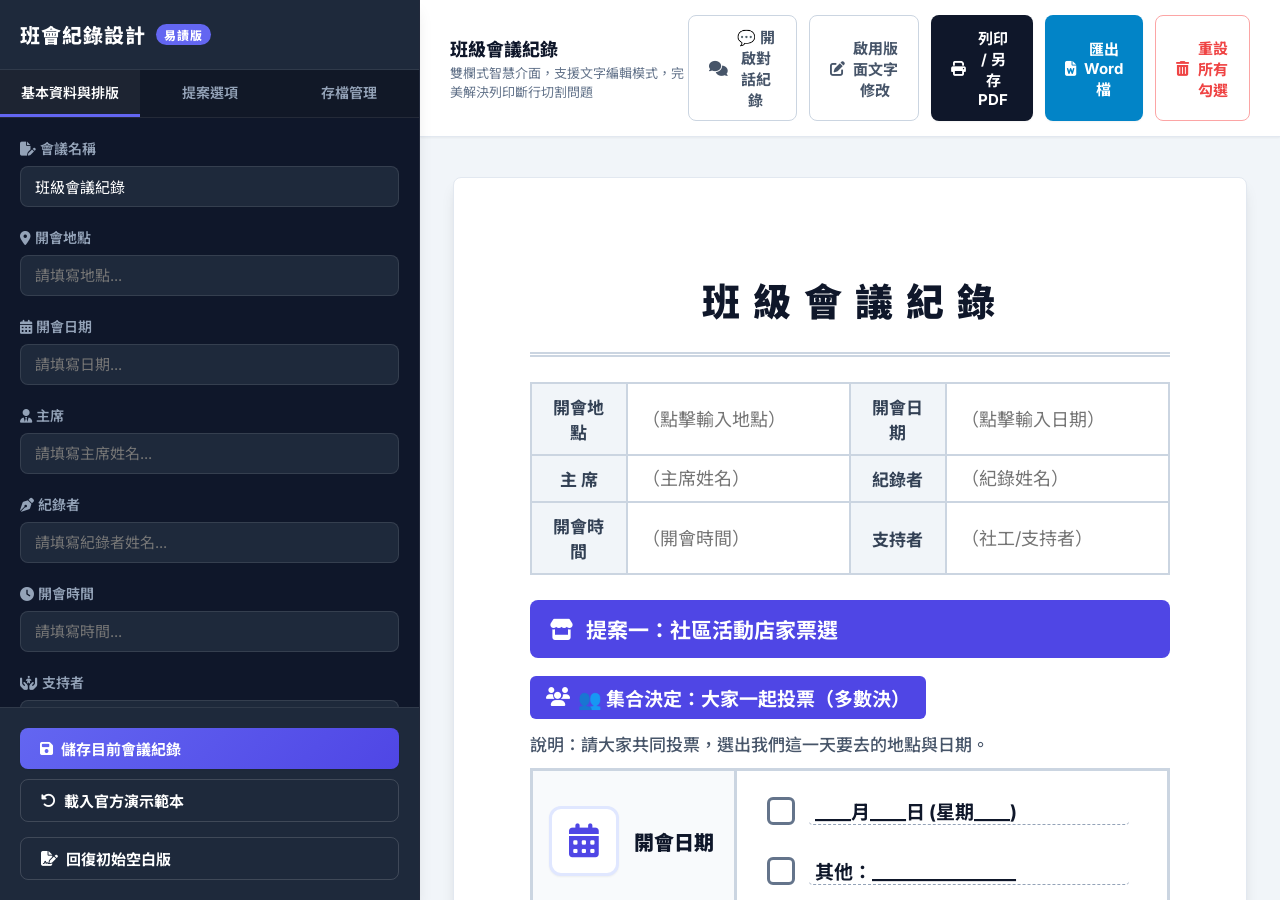
==== commit 34d1377f: "Sync inline option editing changes to workspace" ====
--- a/index.html
+++ b/index.html
@@ -586,6 +586,54 @@
 
         .input-line:focus {
             border-bottom-color: var(--accent-color);
+        }
+
+        /* 整合型選項行內輸入框 */
+        .option-input-inline {
+            border: none;
+            border-bottom: 1px dashed #94a3b8;
+            font-size: 19px;
+            font-weight: bold;
+            color: #0f172a;
+            background: transparent;
+            outline: none;
+            width: 100%;
+            max-width: 320px;
+            padding: 2px 6px;
+            transition: all 0.2s;
+            border-radius: 4px;
+        }
+        .option-input-inline:hover {
+            background-color: rgba(99, 102, 241, 0.05);
+            border-bottom-color: var(--accent-color);
+        }
+        .option-input-inline:focus {
+            border-bottom: 2px solid var(--accent-color);
+            background-color: #fff;
+        }
+
+        .food-title-input {
+            font-size: 20px;
+            font-weight: bold;
+            color: #0f172a;
+            border: none;
+            border-bottom: 1px dashed #94a3b8;
+            background: transparent;
+            text-align: center;
+            outline: none;
+            width: 90%;
+            margin-bottom: 12px;
+            padding: 2px;
+            transition: all 0.2s;
+            border-radius: 4px;
+        }
+        .food-title-input:hover {
+            background-color: rgba(13, 148, 136, 0.05);
+            border-bottom-color: var(--primary-teal);
+        }
+        .food-title-input:focus {
+            border-bottom: 2px solid var(--primary-teal);
+            background-color: #fff;
         }
 
         /* 4個學生自決卡片排版 */
@@ -1734,17 +1782,11 @@
                 const item = document.createElement('div');
                 item.className = `option-item ${opt.checked ? 'checked' : ''}`;
                 
-                let contentText = opt.text;
-                if (opt.isCustomText || opt.text.includes("其他")) {
-                    contentText = `其他：<input type="text" class="input-line" style="width:180px; font-size:17px;" value="${opt.customText || ''}" placeholder="請填寫日期" oninput="syncCustomDateText(${idx}, this.value)">`;
-                }
-
                 item.innerHTML = `
-                    <span class="checkbox-custom"><i class="fa-solid fa-check"></i></span>
-                    <span class="option-text-span">${contentText}</span>
+                    <span class="checkbox-custom" onclick="toggleDateSelect(${idx}); event.stopPropagation();"><i class="fa-solid fa-check"></i></span>
+                    <input type="text" class="option-input-inline" value="${opt.text}" placeholder="請填寫日期選項..." oninput="syncDateOptionText(${idx}, this.value)" onclick="event.stopPropagation();" onblur="renderAll();">
                 `;
-                item.onclick = (e) => {
-                    if (e.target.tagName.toLowerCase() === 'input') return; 
+                item.onclick = () => {
                     toggleDateSelect(idx);
                 };
                 container.appendChild(item);
@@ -1765,8 +1807,8 @@
                 const item = document.createElement('div');
                 item.className = `option-item ${opt.checked ? 'checked' : ''}`;
                 item.innerHTML = `
-                    <span class="checkbox-custom"><i class="fa-solid fa-check"></i></span>
-                    <span class="option-text-span">${opt.text}</span>
+                    <span class="checkbox-custom" onclick="toggleLocationSelect(${idx}); event.stopPropagation();"><i class="fa-solid fa-check"></i></span>
+                    <input type="text" class="option-input-inline" value="${opt.text}" placeholder="請填寫地點選項..." oninput="syncLocationOptionText(${idx}, this.value)" onclick="event.stopPropagation();" onblur="renderAll();">
                 `;
                 item.onclick = () => {
                     toggleLocationSelect(idx);
@@ -1840,9 +1882,53 @@
             saveSessionTemp();
         }
 
-        function syncCustomDateText(idx, val) {
-            appData.proposals.dateOptions[idx].customText = val;
-            appData.proposals.dateOptions[idx].isCustomText = true;
+        function syncDateOptionText(idx, val) {
+            appData.proposals.dateOptions[idx].text = val;
+            const container = document.getElementById('date-options-edit');
+            if (container) {
+                const inputs = container.querySelectorAll('input');
+                if (inputs && inputs[idx]) {
+                    inputs[idx].value = val;
+                }
+            }
+            saveSessionTemp();
+        }
+
+        function syncLocationOptionText(idx, val) {
+            const oldKey = appData.proposals.locationOptions[idx].text;
+            appData.proposals.locationOptions[idx].text = val;
+            
+            const container = document.getElementById('location-options-edit');
+            if (container) {
+                const inputs = container.querySelectorAll('input');
+                if (inputs && inputs[idx]) {
+                    inputs[idx].value = val;
+                }
+            }
+
+            if (appData.proposals.personalFood[oldKey]) {
+                appData.proposals.personalFood[val] = appData.proposals.personalFood[oldKey];
+                delete appData.proposals.personalFood[oldKey];
+            } else if (!appData.proposals.personalFood[val]) {
+                appData.proposals.personalFood[val] = [{ text: "主餐一", checked: false }, { text: "主餐二", checked: false }];
+            }
+            
+            updateMenuReference();
+            saveSessionTemp();
+        }
+
+        function syncFoodOptionText(idx, val) {
+            appData.proposals.foodOptions[idx].text = val;
+            const container = document.getElementById('food-options-edit');
+            if (container) {
+                const divs = container.querySelectorAll('div');
+                if (divs && divs[idx]) {
+                    const textInput = divs[idx].querySelector('input[placeholder="點心名稱"]');
+                    if (textInput) {
+                        textInput.value = val;
+                    }
+                }
+            }
             saveSessionTemp();
         }
 
@@ -1854,8 +1940,8 @@
                 const card = document.createElement('div');
                 card.className = `food-card ${opt.checked ? 'selected' : ''}`;
                 card.innerHTML = `
-                    <div class="food-emoji">${opt.emoji}</div>
-                    <div class="food-title">${opt.text}</div>
+                    <div class="food-emoji" onclick="event.stopPropagation();">${opt.emoji}</div>
+                    <input type="text" class="food-title-input" value="${opt.text}" placeholder="請填寫點心名稱..." oninput="syncFoodOptionText(${idx}, this.value)" onclick="event.stopPropagation();" onblur="renderAll();">
                     <div class="option-item ${opt.checked ? 'checked' : ''}">
                         <span class="checkbox-custom"><i class="fa-solid fa-check"></i></span>
                         <span style="font-weight: bold;">投這一票</span>
@@ -2226,7 +2312,11 @@
                     const val = input.value || input.placeholder || '';
                     const span = document.createElement('span');
                     span.style.fontWeight = 'bold';
-                    span.style.color = '#ea580c';
+                    if (input.classList.contains('option-input-inline') || input.classList.contains('food-title-input')) {
+                        span.style.color = '#0f172a'; // 選項與點心名稱為深色
+                    } else {
+                        span.style.color = '#ea580c'; // 學生卡片輸入等為橘色
+                    }
                     span.innerText = val;
                     input.parentNode.replaceChild(span, input);
                 });
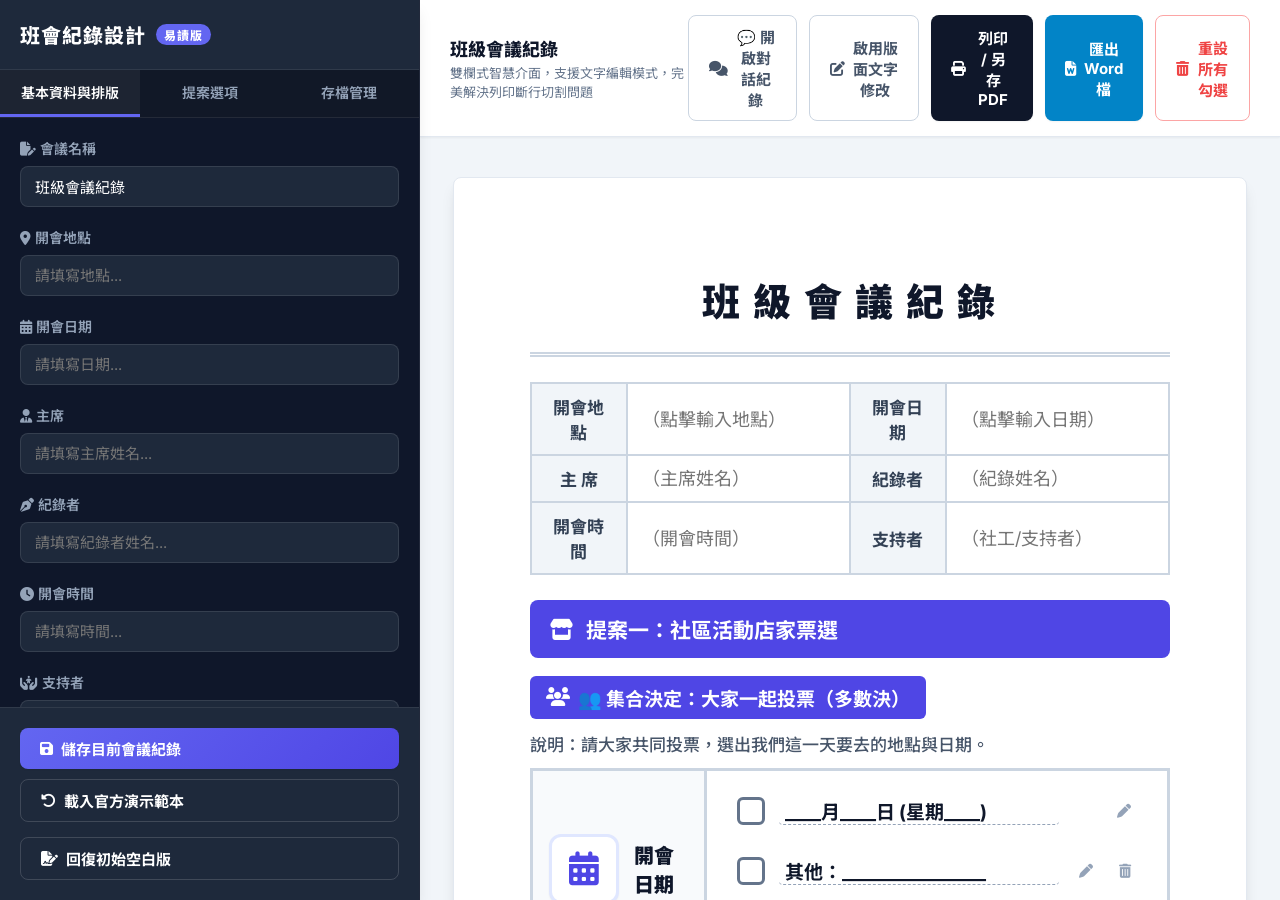
==== commit 921bcf10: "feat: add inline editing, deleting, and adding buttons for A4 date and location options" ====
--- a/index.html
+++ b/index.html
@@ -597,8 +597,8 @@
             color: #0f172a;
             background: transparent;
             outline: none;
-            width: 100%;
-            max-width: 320px;
+            flex-grow: 1;
+            max-width: 280px;
             padding: 2px 6px;
             transition: all 0.2s;
             border-radius: 4px;
@@ -610,6 +610,53 @@
         .option-input-inline:focus {
             border-bottom: 2px solid var(--accent-color);
             background-color: #fff;
+        }
+
+        /* 行內編輯按鈕與樣式 */
+        .btn-inline-edit, .btn-inline-delete {
+            background: transparent;
+            border: none;
+            cursor: pointer;
+            padding: 4px 6px;
+            font-size: 14px;
+            color: #94a3b8;
+            transition: all 0.2s;
+            border-radius: 4px;
+            display: inline-flex;
+            align-items: center;
+            justify-content: center;
+        }
+        .btn-inline-edit {
+            margin-left: auto;
+        }
+        .btn-inline-edit:hover {
+            color: var(--accent-color);
+            background-color: rgba(99, 102, 241, 0.1);
+        }
+        .btn-inline-delete:hover {
+            color: #ef4444;
+            background-color: rgba(239, 68, 68, 0.1);
+        }
+        .btn-inline-add {
+            background-color: transparent;
+            border: 1px dashed #cbd5e1;
+            color: #475569;
+            padding: 6px 12px;
+            font-size: 14px;
+            font-weight: 600;
+            border-radius: 6px;
+            cursor: pointer;
+            transition: all 0.2s;
+            display: inline-flex;
+            align-items: center;
+            gap: 6px;
+            width: fit-content;
+            margin-top: 6px;
+        }
+        .btn-inline-add:hover {
+            border-color: var(--primary-group);
+            color: var(--primary-group);
+            background-color: var(--primary-group-light);
         }
 
         .food-title-input {
@@ -1784,13 +1831,32 @@
                 
                 item.innerHTML = `
                     <span class="checkbox-custom" onclick="toggleDateSelect(${idx}); event.stopPropagation();"><i class="fa-solid fa-check"></i></span>
-                    <input type="text" class="option-input-inline" value="${opt.text}" placeholder="請填寫日期選項..." oninput="syncDateOptionText(${idx}, this.value)" onclick="event.stopPropagation();" onblur="renderAll();">
+                    <input type="text" class="option-input-inline" id="date-opt-input-${idx}" value="${opt.text}" placeholder="請填寫日期選項..." oninput="syncDateOptionText(${idx}, this.value)" onclick="event.stopPropagation();" onblur="renderAll();">
+                    <button class="btn-inline-edit no-print" onclick="editOptionPrompt('date', ${idx}); event.stopPropagation();" title="編輯選項">
+                        <i class="fa-solid fa-pen"></i>
+                    </button>
+                    ${idx > 0 ? `
+                    <button class="btn-inline-delete no-print" onclick="removeOptionPrompt('date', ${idx}); event.stopPropagation();" title="刪除選項">
+                        <i class="fa-solid fa-trash-can"></i>
+                    </button>
+                    ` : ''}
                 `;
                 item.onclick = () => {
                     toggleDateSelect(idx);
                 };
                 container.appendChild(item);
             });
+
+            // 螢幕上顯示的 "+ 新增選項" 按鈕
+            const addBtnRow = document.createElement('div');
+            addBtnRow.className = 'no-print';
+            addBtnRow.style.marginTop = '4px';
+            addBtnRow.innerHTML = `
+                <button class="btn-inline-add" onclick="addCustomOption('date'); event.stopPropagation();">
+                    <i class="fa-solid fa-plus"></i> 新增日期選項
+                </button>
+            `;
+            container.appendChild(addBtnRow);
         }
 
         function toggleDateSelect(idx) {
@@ -1808,13 +1874,32 @@
                 item.className = `option-item ${opt.checked ? 'checked' : ''}`;
                 item.innerHTML = `
                     <span class="checkbox-custom" onclick="toggleLocationSelect(${idx}); event.stopPropagation();"><i class="fa-solid fa-check"></i></span>
-                    <input type="text" class="option-input-inline" value="${opt.text}" placeholder="請填寫地點選項..." oninput="syncLocationOptionText(${idx}, this.value)" onclick="event.stopPropagation();" onblur="renderAll();">
+                    <input type="text" class="option-input-inline" id="location-opt-input-${idx}" value="${opt.text}" placeholder="請填寫地點選項..." oninput="syncLocationOptionText(${idx}, this.value)" onclick="event.stopPropagation();" onblur="renderAll();">
+                    <button class="btn-inline-edit no-print" onclick="editOptionPrompt('location', ${idx}); event.stopPropagation();" title="編輯選項">
+                        <i class="fa-solid fa-pen"></i>
+                    </button>
+                    ${idx > 1 ? `
+                    <button class="btn-inline-delete no-print" onclick="removeOptionPrompt('location', ${idx}); event.stopPropagation();" title="刪除選項">
+                        <i class="fa-solid fa-trash-can"></i>
+                    </button>
+                    ` : ''}
                 `;
                 item.onclick = () => {
                     toggleLocationSelect(idx);
                 };
                 container.appendChild(item);
             });
+
+            // 螢幕上顯示的 "+ 新增選項" 按鈕
+            const addBtnRow = document.createElement('div');
+            addBtnRow.className = 'no-print';
+            addBtnRow.style.marginTop = '4px';
+            addBtnRow.innerHTML = `
+                <button class="btn-inline-add" onclick="addCustomOption('location'); event.stopPropagation();">
+                    <i class="fa-solid fa-plus"></i> 新增地點選項
+                </button>
+            `;
+            container.appendChild(addBtnRow);
         }
 
         function toggleLocationSelect(selectedIdx) {
@@ -1822,6 +1907,31 @@
                 opt.checked = (idx === selectedIdx);
             });
             renderAll();
+        }
+
+        function editOptionPrompt(type, idx) {
+            const options = type === 'date' ? appData.proposals.dateOptions : appData.proposals.locationOptions;
+            const oldText = options[idx].text;
+            const newText = prompt(`請輸入新的${type === 'date' ? '日期' : '地點'}：`, oldText);
+            if (newText !== null) {
+                const trimmed = newText.trim();
+                if (trimmed) {
+                    if (type === 'date') {
+                        syncDateOptionText(idx, trimmed);
+                    } else {
+                        syncLocationOptionText(idx, trimmed);
+                    }
+                    renderAll();
+                }
+            }
+        }
+
+        function removeOptionPrompt(type, idx) {
+            const options = type === 'date' ? appData.proposals.dateOptions : appData.proposals.locationOptions;
+            const text = options[idx].text;
+            if (confirm(`確定要刪除「${text}」此選項嗎？`)) {
+                removeOption(type, idx);
+            }
         }
 
         // C. 更新菜單選擇參考
@@ -2306,6 +2416,10 @@
             const page2Clone = document.getElementById('print-area-2').cloneNode(true);
 
             function sanitizeFormsForWord(container) {
+                // 0. 移除所有不列印的控制元素 (如行內編輯、刪除與新增按鈕)
+                const noPrints = container.querySelectorAll('.no-print');
+                noPrints.forEach(el => el.parentNode.removeChild(el));
+
                 // 1. 替換文字輸入框
                 const inputs = container.querySelectorAll('input[type="text"]');
                 inputs.forEach(input => {
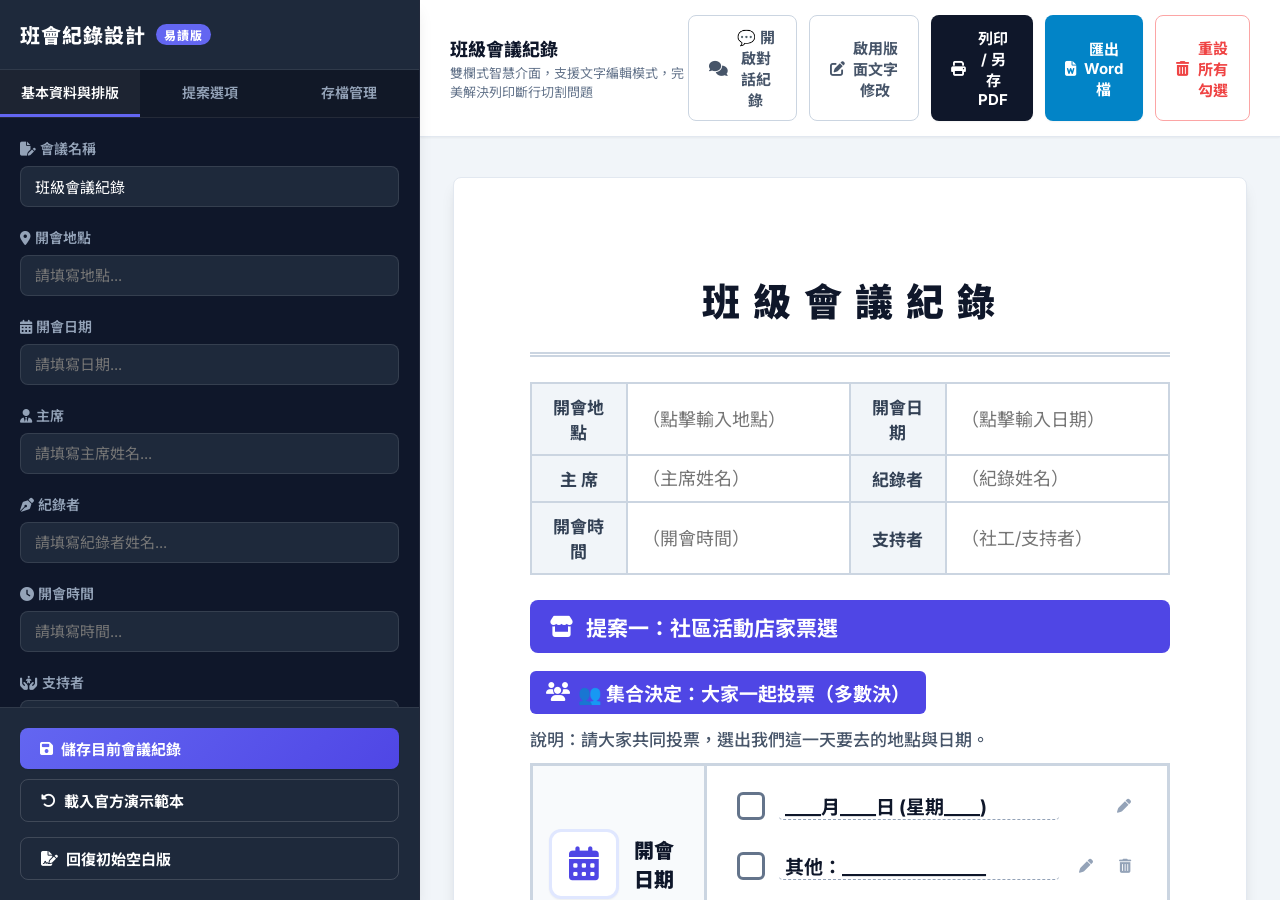
==== commit e6676c7c: "fix: make proposal headers and division title editable on preview" ====
--- a/index.html
+++ b/index.html
@@ -438,6 +438,30 @@
             display: flex;
             align-items: center;
             gap: 12px;
+        }
+        .header-input-inline {
+            background: transparent !important;
+            border: none !important;
+            color: white !important;
+            font-size: inherit !important;
+            font-weight: inherit !important;
+            font-family: inherit !important;
+            outline: none !important;
+            width: 100% !important;
+            padding: 0 !important;
+            margin: 0 !important;
+        }
+        .badge-input-inline {
+            background: transparent !important;
+            border: none !important;
+            color: white !important;
+            font-size: inherit !important;
+            font-weight: inherit !important;
+            font-family: inherit !important;
+            outline: none !important;
+            width: 100% !important;
+            padding: 0 !important;
+            margin: 0 !important;
         }
 
         /* 區塊副標：多數決 / 個人決定 */
@@ -1159,7 +1183,11 @@
 
                 <!-- 頁籤二：提案選項 -->
                 <div class="tab-pane" id="options-tab">
-                    <h3 style="font-size:16px; margin-bottom:15px; color:#fff; border-bottom:1px solid rgba(255,255,255,0.1); padding-bottom:5px;">提案一：社區活動票選</h3>
+                    <h3 style="font-size:16px; margin-bottom:15px; color:#fff; border-bottom:1px solid rgba(255,255,255,0.1); padding-bottom:5px;">提案一：設定</h3>
+                    <div class="form-group">
+                        <label for="edit-prop1-title"><i class="fa-solid fa-file-signature"></i> 提案一標題</label>
+                        <input type="text" id="edit-prop1-title" class="form-control" placeholder="例如：提案一：社區活動店家票選" oninput="syncProp1Title(this.value)">
+                    </div>
                     
                     <!-- 日期選項編輯 -->
                     <div class="form-group">
@@ -1179,12 +1207,55 @@
                         <button class="btn-action-small" onclick="addCustomOption('location')" style="margin-top:8px;"><i class="fa-solid fa-plus"></i> 新增地點選項</button>
                     </div>
 
-                    <h3 style="font-size:16px; margin-bottom:15px; margin-top:25px; color:#fff; border-bottom:1px solid rgba(255,255,255,0.1); padding-bottom:5px;">提案二：點心餐點製作</h3>
+                    <h3 style="font-size:16px; margin-bottom:15px; margin-top:25px; color:#fff; border-bottom:1px solid rgba(255,255,255,0.1); padding-bottom:5px;">提案二：設定</h3>
+                    <div class="form-group">
+                        <label for="edit-prop2-title"><i class="fa-solid fa-file-signature"></i> 提案二標題</label>
+                        <input type="text" id="edit-prop2-title" class="form-control" placeholder="例如：提案二：點心餐點製作票選" oninput="syncProp2Title(this.value)">
+                    </div>
+                    
                     <!-- 點心選項編輯 -->
                     <div class="form-group">
                         <label><i class="fa-solid fa-cookie"></i> 點心選項</label>
                         <div style="display:flex; flex-direction:column; gap:12px;" id="food-options-edit">
                             <!-- 動態生成 -->
+                        </div>
+                        <button class="btn-action-small" onclick="addCustomOption('food')" style="margin-top:8px;"><i class="fa-solid fa-plus"></i> 新增點心選項</button>
+                    </div>
+
+                    <h3 style="font-size:16px; margin-bottom:15px; margin-top:25px; color:#fff; border-bottom:1px solid rgba(255,255,255,0.1); padding-bottom:5px;">工作分配表設定</h3>
+                    <div class="form-group">
+                        <label for="edit-roles-title"><i class="fa-solid fa-file-signature"></i> 分配表標題</label>
+                        <input type="text" id="edit-roles-title" class="form-control" placeholder="例如：點心製作工作分配表" oninput="syncRolesTitle(this.value)">
+                    </div>
+
+                    <!-- 分工職責自訂 -->
+                    <div class="form-group" style="border-top:1px solid rgba(255,255,255,0.05); padding-top:15px;">
+                        <label><i class="fa-solid fa-users-gear"></i> 組別與任務描述</label>
+                        <div style="display:flex; flex-direction:column; gap:12px;">
+                            <!-- 備料組 -->
+                            <div style="background-color: #1e293b; padding: 10px; border-radius: 8px; border: 1px solid rgba(255,255,255,0.05);">
+                                <label style="font-size:12px; color: #94a3b8; display:block; margin-bottom:4px;">組別一名稱 & 任務描述</label>
+                                <input type="text" id="edit-role-prep-title" class="form-control" style="margin-bottom:6px; font-size:13px;" oninput="syncRoleDetail('prep', 'title', this.value)" placeholder="組別名稱">
+                                <input type="text" id="edit-role-prep-subtitle" class="form-control" style="font-size:13px;" oninput="syncRoleDetail('prep', 'subtitle', this.value)" placeholder="任務描述">
+                            </div>
+                            <!-- 烹飪組 -->
+                            <div style="background-color: #1e293b; padding: 10px; border-radius: 8px; border: 1px solid rgba(255,255,255,0.05);">
+                                <label style="font-size:12px; color: #94a3b8; display:block; margin-bottom:4px;">組別二名稱 & 任務描述</label>
+                                <input type="text" id="edit-role-cook-title" class="form-control" style="margin-bottom:6px; font-size:13px;" oninput="syncRoleDetail('cook', 'title', this.value)" placeholder="組別名稱">
+                                <input type="text" id="edit-role-cook-subtitle" class="form-control" style="font-size:13px;" oninput="syncRoleDetail('cook', 'subtitle', this.value)" placeholder="任務描述">
+                            </div>
+                            <!-- 組裝組 -->
+                            <div style="background-color: #1e293b; padding: 10px; border-radius: 8px; border: 1px solid rgba(255,255,255,0.05);">
+                                <label style="font-size:12px; color: #94a3b8; display:block; margin-bottom:4px;">組別三名稱 & 任務描述</label>
+                                <input type="text" id="edit-role-assembly-title" class="form-control" style="margin-bottom:6px; font-size:13px;" oninput="syncRoleDetail('assembly', 'title', this.value)" placeholder="組別名稱">
+                                <input type="text" id="edit-role-assembly-subtitle" class="form-control" style="font-size:13px;" oninput="syncRoleDetail('assembly', 'subtitle', this.value)" placeholder="任務描述">
+                            </div>
+                            <!-- 收拾組 -->
+                            <div style="background-color: #1e293b; padding: 10px; border-radius: 8px; border: 1px solid rgba(255,255,255,0.05);">
+                                <label style="font-size:12px; color: #94a3b8; display:block; margin-bottom:4px;">組別四名稱 & 任務描述</label>
+                                <input type="text" id="edit-role-clean-title" class="form-control" style="margin-bottom:6px; font-size:13px;" oninput="syncRoleDetail('clean', 'title', this.value)" placeholder="組別名稱">
+                                <input type="text" id="edit-role-clean-subtitle" class="form-control" style="font-size:13px;" oninput="syncRoleDetail('clean', 'subtitle', this.value)" placeholder="任務描述">
+                            </div>
                         </div>
                     </div>
                 </div>
@@ -1280,15 +1351,16 @@
                     </table>
 
                     <!-- 提案一 -->
-                    <div class="proposal-header" style="background-color: var(--primary-group);" contenteditable="false">
-                        <i class="fa-solid fa-store"></i> 提案一：社區活動店家票選
+                    <div class="proposal-header" id="a4-prop1-header" style="background-color: var(--primary-group);">
+                        <i class="fa-solid fa-store"></i>
+                        <input type="text" id="a4-prop1-header-input" class="header-input-inline" placeholder="請輸入提案一主題..." oninput="syncProp1Title(this.value)">
                     </div>
 
                     <!-- 👥 集合決定 -->
-                    <div class="section-badge badge-group" contenteditable="false">
+                    <div class="section-badge badge-group" id="a4-prop1-badge" contenteditable="false">
                         <i class="fa-solid fa-users"></i> 👥 集合決定：大家一起投票（多數決）
                     </div>
-                    <div class="section-desc" contenteditable="false">說明：請大家共同投票，選出我們這一天要去的地點與日期。</div>
+                    <div class="section-desc" id="a4-prop1-desc" contenteditable="false">說明：請大家共同投票，選出我們這一天要去的地點與日期。</div>
 
                     <table class="record-table">
                         <tr>
@@ -1341,8 +1413,9 @@
 
                 <!-- A4 第二頁：提案二與分工表 -->
                 <div id="print-area-2" class="page-container page-break">
-                    <div class="proposal-header" id="a4-prop2-header" style="background-color: var(--primary-teal);" contenteditable="false">
-                        <i class="fa-solid fa-cookie-bite"></i> 提案二：點心餐點製作票選
+                    <div class="proposal-header" id="a4-prop2-header" style="background-color: var(--primary-teal);">
+                        <i class="fa-solid fa-cookie-bite"></i>
+                        <input type="text" id="a4-prop2-header-input" class="header-input-inline" placeholder="請輸入提案二主題..." oninput="syncProp2Title(this.value)">
                     </div>
                     
                     <div class="section-badge badge-group" id="a4-prop2-badge" style="background-color: var(--primary-teal);" contenteditable="false">
@@ -1356,16 +1429,17 @@
                     </div>
 
                     <!-- 點心分工表 -->
-                    <div class="section-badge badge-self" id="a4-roles-badge" style="background-color: #0f172a; margin-top: 15px;" contenteditable="false">
-                        <i class="fa-solid fa-people-carry-box"></i> 👨‍🍳 點心製作工作分配表 ✍️
+                    <div class="section-badge badge-self" id="a4-roles-badge" style="background-color: #0f172a; margin-top: 15px; display: flex; align-items: center; gap: 8px;">
+                        <i class="fa-solid fa-people-carry-box"></i>
+                        <input type="text" id="a4-roles-badge-input" class="badge-input-inline" placeholder="請輸入分工表標題..." oninput="syncRolesTitle(this.value)">
                     </div>
                     <div class="section-desc" id="a4-roles-desc" contenteditable="false">說明：請在欄位中寫上自己最想嘗試的任務名稱（學生可直接手寫填寫）。</div>
 
                     <table class="division-table" id="a4-table-roles">
                         <tr>
                             <th>
-                                <div style="font-size: 22px; margin-bottom: 5px;" contenteditable="false">🧺 備料組</div>
-                                <div class="division-role-subtitle">準備食材、洗洗切切、清點用具</div>
+                                <div id="role-prep-title" class="division-role-title" data-role="prep" style="font-size: 22px; margin-bottom: 5px;" contenteditable="false">🧺 備料組</div>
+                                <div id="role-prep-subtitle" class="division-role-subtitle" data-role="prep" contenteditable="false">準備食材、洗洗切切、清點用具</div>
                             </th>
                             <td>
                                 <div class="staff-select-container" style="flex-direction: column; align-items: stretch; gap: 6px;">
@@ -1376,8 +1450,8 @@
                         </tr>
                         <tr>
                             <th>
-                                <div style="font-size: 22px; margin-bottom: 5px;" contenteditable="false">🍳 烹飪組</div>
-                                <div class="division-role-subtitle">負責開火、煎烤煮炸、注意安全</div>
+                                <div id="role-cook-title" class="division-role-title" data-role="cook" style="font-size: 22px; margin-bottom: 5px;" contenteditable="false">🍳 烹飪組</div>
+                                <div id="role-cook-subtitle" class="division-role-subtitle" data-role="cook" contenteditable="false">負責開火、煎烤煮炸、注意安全</div>
                             </th>
                             <td>
                                 <div class="staff-select-container" style="flex-direction: column; align-items: stretch; gap: 6px;">
@@ -1388,8 +1462,8 @@
                         </tr>
                         <tr>
                             <th>
-                                <div style="font-size: 22px; margin-bottom: 5px;" contenteditable="false">🥖 組裝組</div>
-                                <div class="division-role-subtitle">用心擺盤、塗抹抹醬、包裝分裝</div>
+                                <div id="role-assembly-title" class="division-role-title" data-role="assembly" style="font-size: 22px; margin-bottom: 5px;" contenteditable="false">🥖 組裝組</div>
+                                <div id="role-assembly-subtitle" class="division-role-subtitle" data-role="assembly" contenteditable="false">用心擺盤、塗抹抹醬、包裝分裝</div>
                             </th>
                             <td>
                                 <div class="staff-select-container" style="flex-direction: column; align-items: stretch; gap: 6px;">
@@ -1400,8 +1474,8 @@
                         </tr>
                         <tr>
                             <th>
-                                <div style="font-size: 22px; margin-bottom: 5px;" contenteditable="false">🧼 收拾組</div>
-                                <div class="division-role-subtitle">餐後清潔、清洗擦桌、分類倒垃圾</div>
+                                <div id="role-clean-title" class="division-role-title" data-role="clean" style="font-size: 22px; margin-bottom: 5px;" contenteditable="false">🧼 收拾組</div>
+                                <div id="role-clean-subtitle" class="division-role-subtitle" data-role="clean" contenteditable="false">餐後清潔、清洗擦桌、分類倒垃圾</div>
                             </th>
                             <td>
                                 <div class="staff-select-container" style="flex-direction: column; align-items: stretch; gap: 6px;">
@@ -1570,8 +1644,46 @@
             }
         });
 
+        function fillDataDefaults(data) {
+            if (!data.prop1Title) data.prop1Title = "提案一：社區活動店家票選";
+            if (!data.prop1BadgeTitle) data.prop1BadgeTitle = "👥 集合決定：大家一起投票（多數決）";
+            if (!data.prop1Desc) data.prop1Desc = "說明：請大家共同投票，選出我們這一天要去的地點與日期。";
+            if (!data.prop1SelfTitle) data.prop1SelfTitle = "👤 個人決定：我的活動計畫（每個人自己決定）";
+            if (!data.prop1SelfDesc) data.prop1SelfDesc = "說明：想一想，活動當天每個人要吃什麼？預算帶多少？（共4格，人數未定可留空手寫）";
+            if (!data.prop2Title) data.prop2Title = "提案二：點心餐點製作票選";
+            if (!data.prop2BadgeTitle) data.prop2BadgeTitle = "👥 集合決定：大家一起投票（多數決）";
+            if (!data.prop2Desc) data.prop2Desc = "說明：請在你想動手做的點心卡片上打勾（選一個）。";
+            if (!data.rolesTitle) data.rolesTitle = "👨‍🍳 點心製作工作分配表 ✍️";
+            if (!data.rolesDesc) data.rolesDesc = "說明：請在欄位中寫上自己最想嘗試的任務名稱（學生可直接手寫填寫）。";
+            
+            if (!data.proposals) data.proposals = {};
+            if (!data.proposals.division) data.proposals.division = {};
+            
+            const defaultRoles = {
+                prep: { title: "🧺 備料組", subtitle: "準備食材、洗洗切切、清點用具" },
+                cook: { title: "🍳 烹飪組", subtitle: "負責開火、煎烤煮炸、注意安全" },
+                assembly: { title: "🥖 組裝組", subtitle: "用心擺盤、塗抹抹醬、包裝分裝" },
+                clean: { title: "🧼 收拾組", subtitle: "餐後清潔、清洗擦桌、分類倒垃圾" }
+            };
+            
+            for (let role in defaultRoles) {
+                if (!data.proposals.division[role]) {
+                    data.proposals.division[role] = { name: "", text: "" };
+                }
+                if (!data.proposals.division[role].title) {
+                    data.proposals.division[role].title = defaultRoles[role].title;
+                }
+                if (!data.proposals.division[role].subtitle) {
+                    data.proposals.division[role].subtitle = defaultRoles[role].subtitle;
+                }
+            }
+        }
+
         // --- 視圖渲染器 ---
         function renderAll() {
+            // 0. 填補預設值
+            fillDataDefaults(appData);
+
             // 1. 同步頂部工具列標題
             document.getElementById('toolbar-meeting-title').innerText = appData.meetingTitle;
             document.getElementById('a4-title-display').innerText = appData.meetingTitle.split('').join(' ');
@@ -1596,8 +1708,59 @@
             document.getElementById('edit-supporter').value = appData.info.supporter;
             document.getElementById('a4-supporter').value = appData.info.supporter;
 
+            // 同步提案與工作分配自訂標題到左側輸入框
+            const editProp1 = document.getElementById('edit-prop1-title');
+            if (editProp1) editProp1.value = appData.prop1Title || '';
+            const editProp2 = document.getElementById('edit-prop2-title');
+            if (editProp2) editProp2.value = appData.prop2Title || '';
+            const editRolesTitle = document.getElementById('edit-roles-title');
+            if (editRolesTitle) editRolesTitle.value = appData.rolesTitle || '';
+
+            const rolesList = ['prep', 'cook', 'assembly', 'clean'];
+            rolesList.forEach(role => {
+                const titleInput = document.getElementById(`edit-role-${role}-title`);
+                const subtitleInput = document.getElementById(`edit-role-${role}-subtitle`);
+                if (titleInput && appData.proposals.division[role]) {
+                    titleInput.value = appData.proposals.division[role].title || '';
+                }
+                if (subtitleInput && appData.proposals.division[role]) {
+                    subtitleInput.value = appData.proposals.division[role].subtitle || '';
+                }
+            });
+
             // 3. 渲染編輯器選項表單
             renderEditorOptions();
+
+            // 3.5. 同步所有標題與說明文字到 A4
+            const a4Prop1Input = document.getElementById('a4-prop1-header-input');
+            if (a4Prop1Input) a4Prop1Input.value = appData.prop1Title || '';
+            
+            const a4Prop1Badge = document.getElementById('a4-prop1-badge');
+            if (a4Prop1Badge) a4Prop1Badge.innerHTML = `<i class="fa-solid fa-users"></i> ${appData.prop1BadgeTitle}`;
+            
+            const a4Prop1Desc = document.getElementById('a4-prop1-desc');
+            if (a4Prop1Desc) a4Prop1Desc.innerText = appData.prop1Desc;
+            
+            const a4SectionSelf = document.getElementById('a4-section-self');
+            if (a4SectionSelf) a4SectionSelf.innerHTML = `<i class="fa-solid fa-user"></i> ${appData.prop1SelfTitle}`;
+            
+            const a4DescSelf = document.getElementById('a4-desc-self');
+            if (a4DescSelf) a4DescSelf.innerText = appData.prop1SelfDesc;
+
+            const a4Prop2Input = document.getElementById('a4-prop2-header-input');
+            if (a4Prop2Input) a4Prop2Input.value = appData.prop2Title || '';
+            
+            const a4Prop2Badge = document.getElementById('a4-prop2-badge');
+            if (a4Prop2Badge) a4Prop2Badge.innerHTML = `<i class="fa-solid fa-users"></i> ${appData.prop2BadgeTitle}`;
+            
+            const a4Prop2Desc = document.getElementById('a4-prop2-desc');
+            if (a4Prop2Desc) a4Prop2Desc.innerText = appData.prop2Desc;
+            
+            const a4RolesInput = document.getElementById('a4-roles-badge-input');
+            if (a4RolesInput) a4RolesInput.value = appData.rolesTitle || '';
+            
+            const a4RolesDesc = document.getElementById('a4-roles-desc');
+            if (a4RolesDesc) a4RolesDesc.innerText = appData.rolesDesc;
 
             // 4. 渲染 A4 預覽畫面中的動態項目
             renderA4DateOptions();
@@ -1649,13 +1812,57 @@
                     document.getElementById('a4-title-display').innerText = appData.meetingTitle.split('').join(' ');
                 } else if (id.startsWith('edit-')) {
                     const field = id.replace('edit-', '');
-                    if (field.startsWith('pd-')) return; // 排除個人決定卡片
+                    if (field.startsWith('pd-') || field.startsWith('prop') || field.startsWith('role')) return; // 排除個人決定與自訂提案/角色欄位
                     appData.info[field] = e.target.value;
                     document.getElementById(`a4-${field}`).value = e.target.value;
                 }
                 saveSessionTemp();
             });
         });
+
+        // 提案標題與工作分配自訂欄位同步
+        function syncProp1Title(val) {
+            appData.prop1Title = val;
+            const editInput = document.getElementById('edit-prop1-title');
+            if (editInput) editInput.value = val;
+            const a4Input = document.getElementById('a4-prop1-header-input');
+            if (a4Input && document.activeElement !== a4Input) a4Input.value = val;
+            saveSessionTemp();
+        }
+
+        function syncProp2Title(val) {
+            appData.prop2Title = val;
+            const editInput = document.getElementById('edit-prop2-title');
+            if (editInput) editInput.value = val;
+            const a4Input = document.getElementById('a4-prop2-header-input');
+            if (a4Input && document.activeElement !== a4Input) a4Input.value = val;
+            saveSessionTemp();
+        }
+
+        function syncRolesTitle(val) {
+            appData.rolesTitle = val;
+            const editInput = document.getElementById('edit-roles-title');
+            if (editInput) editInput.value = val;
+            const a4Input = document.getElementById('a4-roles-badge-input');
+            if (a4Input && document.activeElement !== a4Input) a4Input.value = val;
+            saveSessionTemp();
+        }
+
+        function syncRoleDetail(role, field, val) {
+            if (!appData.proposals.division[role]) {
+                appData.proposals.division[role] = { name: "", text: "" };
+            }
+            appData.proposals.division[role][field] = val;
+            
+            if (field === 'title') {
+                const el = document.getElementById(`role-${role}-title`);
+                if (el) el.innerText = val;
+            } else if (field === 'subtitle') {
+                const el = document.getElementById(`role-${role}-subtitle`);
+                if (el) el.innerText = val;
+            }
+            saveSessionTemp();
+        }
 
         // --- 1. 提案選項編輯與渲染 ---
         function renderEditorOptions() {
@@ -1667,9 +1874,10 @@
                 row.style.display = 'flex';
                 row.style.gap = '6px';
                 row.innerHTML = `
-                    <input type="text" class="form-control" value="${opt.text}" oninput="updateOptionText('date', ${idx}, this.value)" style="flex-grow:1;">
+                    <input type="text" class="form-control" oninput="updateOptionTextDirect('date', ${idx}, this.value)" onblur="renderAll()" style="flex-grow:1;">
                     ${idx > 0 ? `<button class="btn-action-small btn-action-delete" onclick="removeOption('date', ${idx})"><i class="fa-solid fa-trash-can"></i></button>` : ''}
                 `;
+                row.querySelector('.form-control').value = opt.text;
                 dateContainer.appendChild(row);
             });
 
@@ -1681,13 +1889,14 @@
                 row.style.display = 'flex';
                 row.style.gap = '6px';
                 row.innerHTML = `
-                    <input type="text" class="form-control" value="${opt.text}" oninput="updateOptionText('location', ${idx}, this.value)" style="flex-grow:1;">
+                    <input type="text" class="form-control" oninput="updateOptionTextDirect('location', ${idx}, this.value)" onblur="renderAll()" style="flex-grow:1;">
                     ${idx > 1 ? `<button class="btn-action-small btn-action-delete" onclick="removeOption('location', ${idx})"><i class="fa-solid fa-trash-can"></i></button>` : ''}
                 `;
+                row.querySelector('.form-control').value = opt.text;
                 locContainer.appendChild(row);
             });
 
-            // C. 點心選項編輯器 (主要鎖定兩個)
+            // C. 點心選項編輯器
             const foodContainer = document.getElementById('food-options-edit');
             foodContainer.innerHTML = '';
             appData.proposals.foodOptions.forEach((opt, idx) => {
@@ -1696,24 +1905,29 @@
                 card.style.padding = '10px';
                 card.style.borderRadius = '8px';
                 card.style.border = '1px solid rgba(255,255,255,0.05)';
+                card.style.marginBottom = '8px';
                 card.innerHTML = `
-                    <div style="display:flex; gap:8px; margin-bottom:8px;">
-                        <input type="text" class="form-control" value="${opt.emoji}" oninput="updateFoodEmoji(${idx}, this.value)" placeholder="表情符號" style="width:70px; text-align:center;">
-                        <input type="text" class="form-control" value="${opt.text}" oninput="updateFoodText(${idx}, this.value)" placeholder="點心名稱" style="flex-grow:1;">
+                    <div style="display:flex; gap:8px; align-items:center;">
+                        <input type="text" class="form-control food-emoji-input" oninput="updateFoodEmojiDirect(${idx}, this.value)" onblur="renderAll()" placeholder="表情" style="width:50px; text-align:center;">
+                        <input type="text" class="form-control food-name-input" oninput="updateFoodTextDirect(${idx}, this.value)" onblur="renderAll()" placeholder="點心名稱" style="flex-grow:1;">
+                        ${idx > 1 ? `
+                        <button class="btn-action-small btn-action-delete" onclick="removeOption('food', ${idx})" style="padding: 6px 8px; margin: 0;"><i class="fa-solid fa-trash-can"></i></button>
+                        ` : ''}
                     </div>
                 `;
+                card.querySelector('.food-emoji-input').value = opt.emoji;
+                card.querySelector('.food-name-input').value = opt.text;
                 foodContainer.appendChild(card);
             });
         }
 
-        // 選項編輯更新事件
+        // 選項編輯更新事件 (保留相容性)
         function updateOptionText(type, idx, val) {
             if (type === 'date') {
                 appData.proposals.dateOptions[idx].text = val;
             } else if (type === 'location') {
                 const oldKey = appData.proposals.locationOptions[idx].text;
                 appData.proposals.locationOptions[idx].text = val;
-                // 同時更新個人食物分流的 Key
                 if (appData.proposals.personalFood[oldKey]) {
                     appData.proposals.personalFood[val] = appData.proposals.personalFood[oldKey];
                     delete appData.proposals.personalFood[oldKey];
@@ -1733,6 +1947,47 @@
             appData.proposals.foodOptions[idx].emoji = val;
             renderAll();
         }
+
+        // 新增的行內直接 DOM 更新，避免 input 時畫面重繪導致焦點流失
+        function updateOptionTextDirect(type, idx, val) {
+            if (type === 'date') {
+                appData.proposals.dateOptions[idx].text = val;
+                const a4Input = document.getElementById(`date-opt-input-${idx}`);
+                if (a4Input) a4Input.value = val;
+            } else if (type === 'location') {
+                const oldKey = appData.proposals.locationOptions[idx].text;
+                appData.proposals.locationOptions[idx].text = val;
+                const a4Input = document.getElementById(`location-opt-input-${idx}`);
+                if (a4Input) a4Input.value = val;
+                
+                // 同時更新個人食物分流的 Key
+                if (appData.proposals.personalFood[oldKey]) {
+                    appData.proposals.personalFood[val] = appData.proposals.personalFood[oldKey];
+                    delete appData.proposals.personalFood[oldKey];
+                } else if (!appData.proposals.personalFood[val]) {
+                    appData.proposals.personalFood[val] = [{ text: "主餐一", checked: false }, { text: "主餐二", checked: false }];
+                }
+            }
+            saveSessionTemp();
+        }
+
+        function updateFoodTextDirect(idx, val) {
+            appData.proposals.foodOptions[idx].text = val;
+            const a4Input = document.getElementById(`food-opt-input-${idx}`);
+            if (a4Input) a4Input.value = val;
+            saveSessionTemp();
+        }
+
+        function updateFoodEmojiDirect(idx, val) {
+            appData.proposals.foodOptions[idx].emoji = val;
+            const a4Cards = document.querySelectorAll('#a4-food-container .food-card');
+            if (a4Cards && a4Cards[idx]) {
+                const emojiDiv = a4Cards[idx].querySelector('.food-emoji');
+                if (emojiDiv) emojiDiv.innerText = val;
+            }
+            saveSessionTemp();
+        }
+
 
         function addCustomOption(type) {
             if (type === 'date') {
@@ -1753,6 +2008,13 @@
                     { text: "主餐二", checked: false },
                     { text: "點心", checked: false }
                 ];
+            } else if (type === 'food') {
+                appData.proposals.foodOptions.push({
+                    id: "food-o" + (appData.proposals.foodOptions.length + 1),
+                    text: "新點心選項",
+                    emoji: "🍰",
+                    checked: false
+                });
             }
             renderAll();
         }
@@ -1764,6 +2026,8 @@
                 const key = appData.proposals.locationOptions[idx].text;
                 appData.proposals.locationOptions.splice(idx, 1);
                 delete appData.proposals.personalFood[key];
+            } else if (type === 'food') {
+                appData.proposals.foodOptions.splice(idx, 1);
             }
             renderAll();
         }
@@ -1831,7 +2095,7 @@
                 
                 item.innerHTML = `
                     <span class="checkbox-custom" onclick="toggleDateSelect(${idx}); event.stopPropagation();"><i class="fa-solid fa-check"></i></span>
-                    <input type="text" class="option-input-inline" id="date-opt-input-${idx}" value="${opt.text}" placeholder="請填寫日期選項..." oninput="syncDateOptionText(${idx}, this.value)" onclick="event.stopPropagation();" onblur="renderAll();">
+                    <input type="text" class="option-input-inline" id="date-opt-input-${idx}" placeholder="請填寫日期選項..." oninput="syncDateOptionText(${idx}, this.value)" onblur="renderAll();">
                     <button class="btn-inline-edit no-print" onclick="editOptionPrompt('date', ${idx}); event.stopPropagation();" title="編輯選項">
                         <i class="fa-solid fa-pen"></i>
                     </button>
@@ -1841,7 +2105,11 @@
                     </button>
                     ` : ''}
                 `;
-                item.onclick = () => {
+                item.querySelector('.option-input-inline').value = opt.text;
+                item.onclick = (e) => {
+                    if (e.target.tagName === 'INPUT' || e.target.closest('.btn-inline-edit') || e.target.closest('.btn-inline-delete')) {
+                        return;
+                    }
                     toggleDateSelect(idx);
                 };
                 container.appendChild(item);
@@ -1874,7 +2142,7 @@
                 item.className = `option-item ${opt.checked ? 'checked' : ''}`;
                 item.innerHTML = `
                     <span class="checkbox-custom" onclick="toggleLocationSelect(${idx}); event.stopPropagation();"><i class="fa-solid fa-check"></i></span>
-                    <input type="text" class="option-input-inline" id="location-opt-input-${idx}" value="${opt.text}" placeholder="請填寫地點選項..." oninput="syncLocationOptionText(${idx}, this.value)" onclick="event.stopPropagation();" onblur="renderAll();">
+                    <input type="text" class="option-input-inline" id="location-opt-input-${idx}" placeholder="請填寫地點選項..." oninput="syncLocationOptionText(${idx}, this.value)" onblur="renderAll();">
                     <button class="btn-inline-edit no-print" onclick="editOptionPrompt('location', ${idx}); event.stopPropagation();" title="編輯選項">
                         <i class="fa-solid fa-pen"></i>
                     </button>
@@ -1884,7 +2152,11 @@
                     </button>
                     ` : ''}
                 `;
-                item.onclick = () => {
+                item.querySelector('.option-input-inline').value = opt.text;
+                item.onclick = (e) => {
+                    if (e.target.tagName === 'INPUT' || e.target.closest('.btn-inline-edit') || e.target.closest('.btn-inline-delete')) {
+                        return;
+                    }
                     toggleLocationSelect(idx);
                 };
                 container.appendChild(item);
@@ -1910,24 +2182,40 @@
         }
 
         function editOptionPrompt(type, idx) {
-            const options = type === 'date' ? appData.proposals.dateOptions : appData.proposals.locationOptions;
+            const options = type === 'date' ? appData.proposals.dateOptions : 
+                            (type === 'location' ? appData.proposals.locationOptions : appData.proposals.foodOptions);
             const oldText = options[idx].text;
-            const newText = prompt(`請輸入新的${type === 'date' ? '日期' : '地點'}：`, oldText);
+            const label = type === 'date' ? '日期' : (type === 'location' ? '地點' : '點心名稱');
+            const newText = prompt(`請輸入新的${label}：`, oldText);
             if (newText !== null) {
                 const trimmed = newText.trim();
                 if (trimmed) {
                     if (type === 'date') {
                         syncDateOptionText(idx, trimmed);
-                    } else {
+                    } else if (type === 'location') {
                         syncLocationOptionText(idx, trimmed);
+                    } else if (type === 'food') {
+                        syncFoodOptionText(idx, trimmed);
                     }
                     renderAll();
                 }
             }
+
+            if (type === 'food') {
+                const oldEmoji = options[idx].emoji;
+                const newEmoji = prompt(`請輸入點心表情符號 (Emoji)：`, oldEmoji);
+                if (newEmoji !== null) {
+                    const trimmedEmoji = newEmoji.trim();
+                    if (trimmedEmoji) {
+                        updateFoodEmoji(idx, trimmedEmoji);
+                    }
+                }
+            }
         }
 
         function removeOptionPrompt(type, idx) {
-            const options = type === 'date' ? appData.proposals.dateOptions : appData.proposals.locationOptions;
+            const options = type === 'date' ? appData.proposals.dateOptions : 
+                            (type === 'location' ? appData.proposals.locationOptions : appData.proposals.foodOptions);
             const text = options[idx].text;
             if (confirm(`確定要刪除「${text}」此選項嗎？`)) {
                 removeOption(type, idx);
@@ -2031,17 +2319,13 @@
             appData.proposals.foodOptions[idx].text = val;
             const container = document.getElementById('food-options-edit');
             if (container) {
-                const divs = container.querySelectorAll('div');
-                if (divs && divs[idx]) {
-                    const textInput = divs[idx].querySelector('input[placeholder="點心名稱"]');
-                    if (textInput) {
-                        textInput.value = val;
-                    }
+                const nameInputs = container.querySelectorAll('input[placeholder="點心名稱"]');
+                if (nameInputs && nameInputs[idx]) {
+                    nameInputs[idx].value = val;
                 }
             }
             saveSessionTemp();
         }
-
         // E. 渲染點心投票卡片
         function renderA4FoodCards() {
             const container = document.getElementById('a4-food-container');
@@ -2050,20 +2334,50 @@
                 const card = document.createElement('div');
                 card.className = `food-card ${opt.checked ? 'selected' : ''}`;
                 card.innerHTML = `
-                    <div class="food-emoji" onclick="event.stopPropagation();">${opt.emoji}</div>
-                    <input type="text" class="food-title-input" value="${opt.text}" placeholder="請填寫點心名稱..." oninput="syncFoodOptionText(${idx}, this.value)" onclick="event.stopPropagation();" onblur="renderAll();">
+                    <div class="food-emoji">${opt.emoji}</div>
+                    <input type="text" id="food-opt-input-${idx}" class="food-title-input food-title" placeholder="請填寫點心名稱..." oninput="syncFoodOptionText(${idx}, this.value)" onblur="renderAll();">
                     <div class="option-item ${opt.checked ? 'checked' : ''}">
                         <span class="checkbox-custom"><i class="fa-solid fa-check"></i></span>
                         <span style="font-weight: bold;">投這一票</span>
                     </div>
+                    <div class="food-card-actions no-print" style="position: absolute; top: 8px; right: 8px; display: flex; gap: 4px;">
+                        <button class="btn-inline-edit" onclick="editOptionPrompt('food', ${idx}); event.stopPropagation();" style="margin: 0;" title="編輯選項">
+                            <i class="fa-solid fa-pen"></i>
+                        </button>
+                        ${idx > 1 ? `
+                        <button class="btn-inline-delete" onclick="removeOptionPrompt('food', ${idx}); event.stopPropagation();" style="margin: 0;" title="刪除選項">
+                            <i class="fa-solid fa-trash-can"></i>
+                        </button>
+                        ` : ''}
+                    </div>
                 `;
-                card.onclick = () => {
+                card.querySelector('.food-title-input').value = opt.text;
+                card.onclick = (e) => {
+                    if (e.target.tagName === 'INPUT' || e.target.closest('.food-card-actions') || e.target.classList.contains('food-emoji')) {
+                        return;
+                    }
                     selectFoodCard(idx);
                 };
                 container.appendChild(card);
             });
-        }
-
+
+            // 螢幕上顯示的 "+ 新增點心選項" 按鈕
+            let oldAddRow = document.getElementById('a4-food-add-row');
+            if (oldAddRow) {
+                oldAddRow.remove();
+            }
+            const addBtnRow = document.createElement('div');
+            addBtnRow.id = 'a4-food-add-row';
+            addBtnRow.className = 'no-print';
+            addBtnRow.style.marginTop = '10px';
+            addBtnRow.style.marginBottom = '15px';
+            addBtnRow.innerHTML = `
+                <button class="btn-inline-add" onclick="addCustomOption('food'); event.stopPropagation();">
+                    <i class="fa-solid fa-plus"></i> 新增點心選項
+                </button>
+            `;
+            container.parentNode.insertBefore(addBtnRow, container.nextSibling);
+        }
         function selectFoodCard(selectedIdx) {
             appData.proposals.foodOptions.forEach((opt, idx) => {
                 opt.checked = (idx === selectedIdx);
@@ -2071,10 +2385,16 @@
             renderAll();
         }
 
-        // F. 渲染分工表文字輸入框 (名字由學生手寫或直接輸入)
+        // F. 渲染分工表文字輸入框與角色標題 (名字由學生手寫或直接輸入)
         function renderA4DivisionInputs() {
             const roles = ['prep', 'cook', 'assembly', 'clean'];
             roles.forEach(role => {
+                const titleEl = document.getElementById(`role-${role}-title`);
+                const subtitleEl = document.getElementById(`role-${role}-subtitle`);
+                
+                if (titleEl) titleEl.innerText = appData.proposals.division[role].title || '';
+                if (subtitleEl) subtitleEl.innerText = appData.proposals.division[role].subtitle || '';
+
                 const inputName = document.getElementById(`input-role-${role}-name`);
                 const inputText = document.getElementById(`input-role-${role}-text`);
                 
@@ -2164,7 +2484,7 @@
             ];
             selectors.forEach(sel => {
                 document.querySelectorAll(sel).forEach(el => {
-                    if (el.querySelector('input')) return; 
+                    if (el.tagName === 'INPUT' || el.tagName === 'TEXTAREA' || el.querySelector('input')) return; 
                     el.contentEditable = value;
                 });
             });
@@ -2178,10 +2498,65 @@
                 document.getElementById('edit-title').value = titleText;
             }
             
+            // 儲存提案一之變更
+            const prop1HeaderInput = document.getElementById('a4-prop1-header-input');
+            if (prop1HeaderInput) {
+                appData.prop1Title = prop1HeaderInput.value.trim();
+            } else {
+                const prop1Header = document.getElementById('a4-prop1-header');
+                if (prop1Header) appData.prop1Title = prop1Header.innerText.trim();
+            }
+            const prop1Badge = document.getElementById('a4-prop1-badge');
+            if (prop1Badge) appData.prop1BadgeTitle = prop1Badge.innerText.trim();
+            const prop1Desc = document.getElementById('a4-prop1-desc');
+            if (prop1Desc) appData.prop1Desc = prop1Desc.innerText.trim();
+            const prop1Self = document.getElementById('a4-section-self');
+            if (prop1Self) appData.prop1SelfTitle = prop1Self.innerText.trim();
+            const prop1SelfDesc = document.getElementById('a4-desc-self');
+            if (prop1SelfDesc) appData.prop1SelfDesc = prop1SelfDesc.innerText.trim();
+
+            // 儲存提案二與分工表之變更
+            const prop2HeaderInput = document.getElementById('a4-prop2-header-input');
+            if (prop2HeaderInput) {
+                appData.prop2Title = prop2HeaderInput.value.trim();
+            } else {
+                const prop2Header = document.getElementById('a4-prop2-header');
+                if (prop2Header) appData.prop2Title = prop2Header.innerText.trim();
+            }
+            const prop2Badge = document.getElementById('a4-prop2-badge');
+            if (prop2Badge) appData.prop2BadgeTitle = prop2Badge.innerText.trim();
+            const prop2Desc = document.getElementById('a4-prop2-desc');
+            if (prop2Desc) appData.prop2Desc = prop2Desc.innerText.trim();
+            
+            const rolesBadgeInput = document.getElementById('a4-roles-badge-input');
+            if (rolesBadgeInput) {
+                appData.rolesTitle = rolesBadgeInput.value.trim();
+            } else {
+                const rolesBadge = document.getElementById('a4-roles-badge');
+                if (rolesBadge) appData.rolesTitle = rolesBadge.innerText.trim();
+            }
+            const rolesDesc = document.getElementById('a4-roles-desc');
+            if (rolesDesc) appData.rolesDesc = rolesDesc.innerText.trim();
+
+            // 儲存分工表角色名稱與職責描述
+            document.querySelectorAll('.division-role-title').forEach(el => {
+                const role = el.getAttribute('data-role');
+                if (role && appData.proposals.division[role]) {
+                    appData.proposals.division[role].title = el.innerText.trim();
+                }
+            });
+            document.querySelectorAll('.division-role-subtitle').forEach(el => {
+                const role = el.getAttribute('data-role');
+                if (role && appData.proposals.division[role]) {
+                    appData.proposals.division[role].subtitle = el.innerText.trim();
+                }
+            });
+
+            // 儲存點心名稱
             document.querySelectorAll('#a4-food-container .food-card').forEach((card, idx) => {
-                const titleEl = card.querySelector('.food-title');
-                if (titleEl && appData.proposals.foodOptions[idx]) {
-                    appData.proposals.foodOptions[idx].text = titleEl.innerText;
+                const titleInput = card.querySelector('.food-title-input');
+                if (titleInput && appData.proposals.foodOptions[idx]) {
+                    appData.proposals.foodOptions[idx].text = titleInput.value;
                 }
             });
 
@@ -2428,6 +2803,8 @@
                     span.style.fontWeight = 'bold';
                     if (input.classList.contains('option-input-inline') || input.classList.contains('food-title-input')) {
                         span.style.color = '#0f172a'; // 選項與點心名稱為深色
+                    } else if (input.classList.contains('header-input-inline') || input.classList.contains('badge-input-inline')) {
+                        span.style.color = '#ffffff'; // 標題與徽章內置輸入改為白色以利於在深色背景顯示
                     } else {
                         span.style.color = '#ea580c'; // 學生卡片輸入等為橘色
                     }
